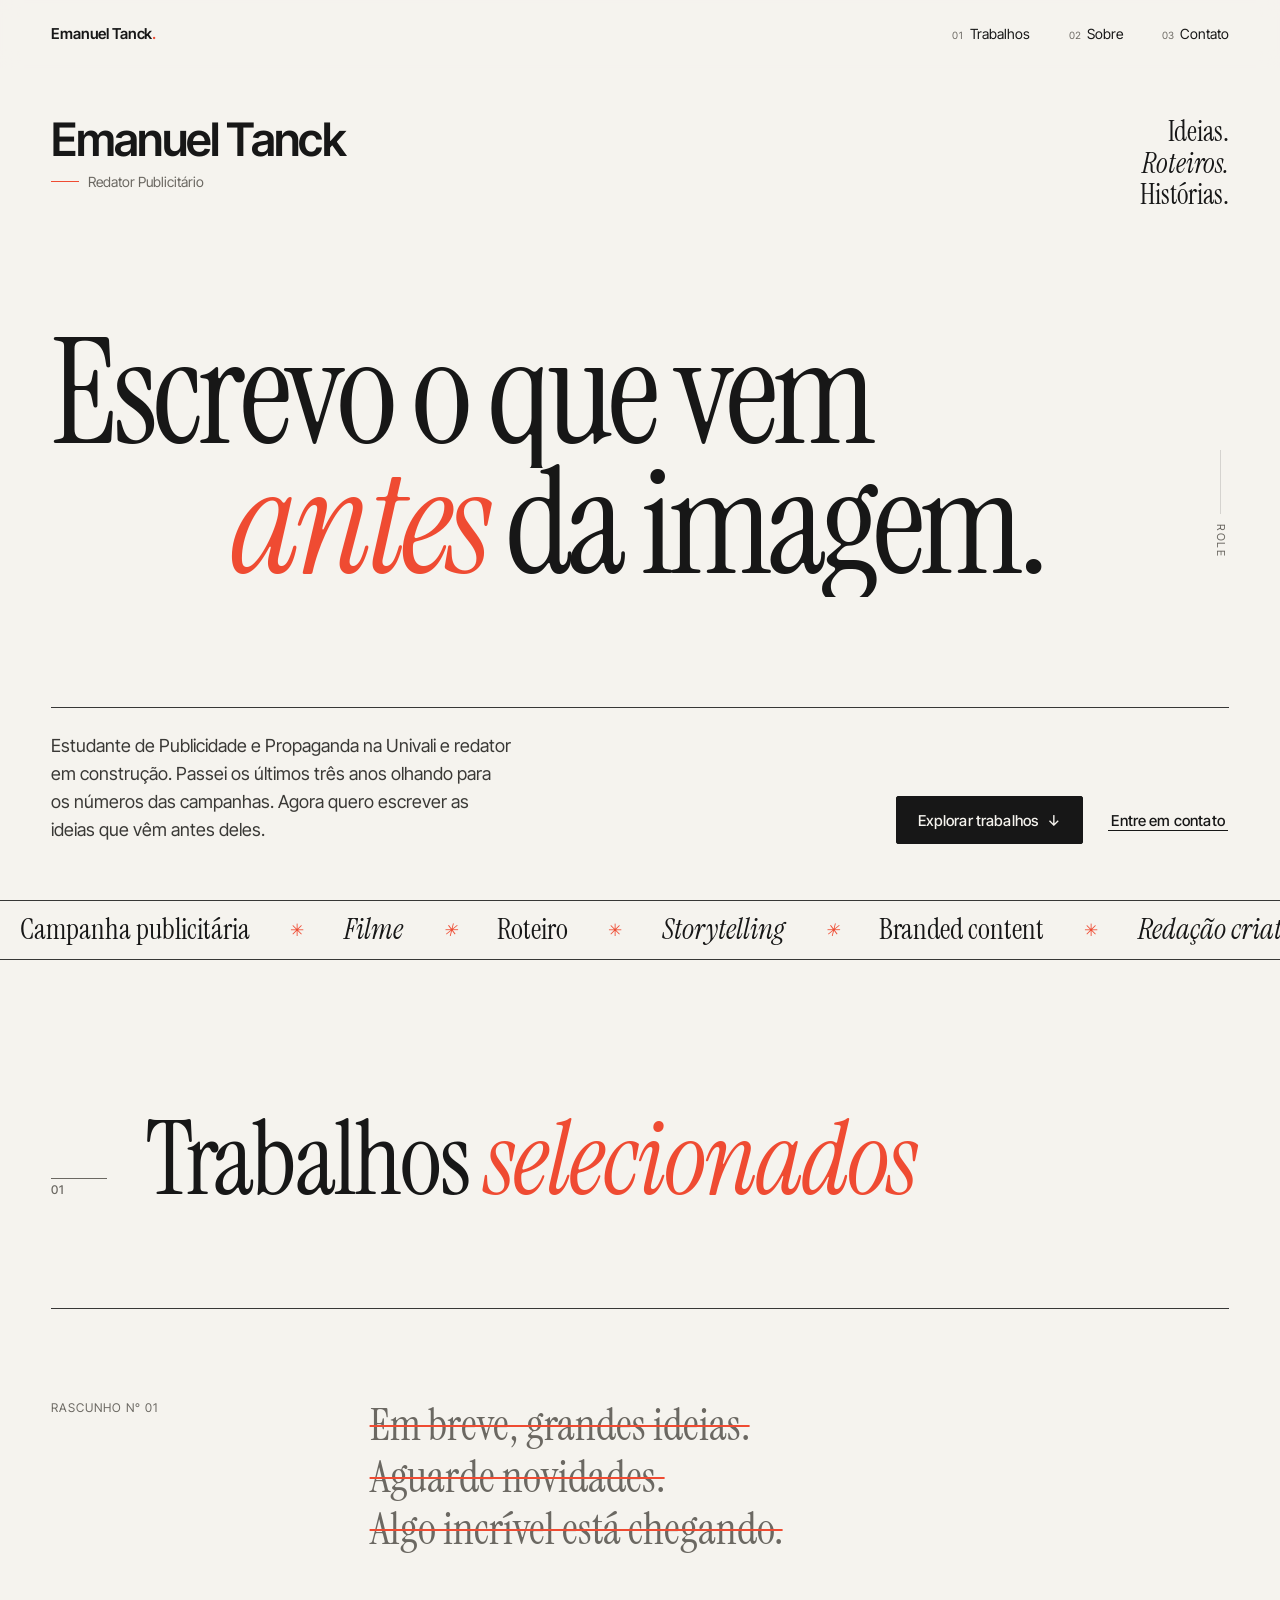
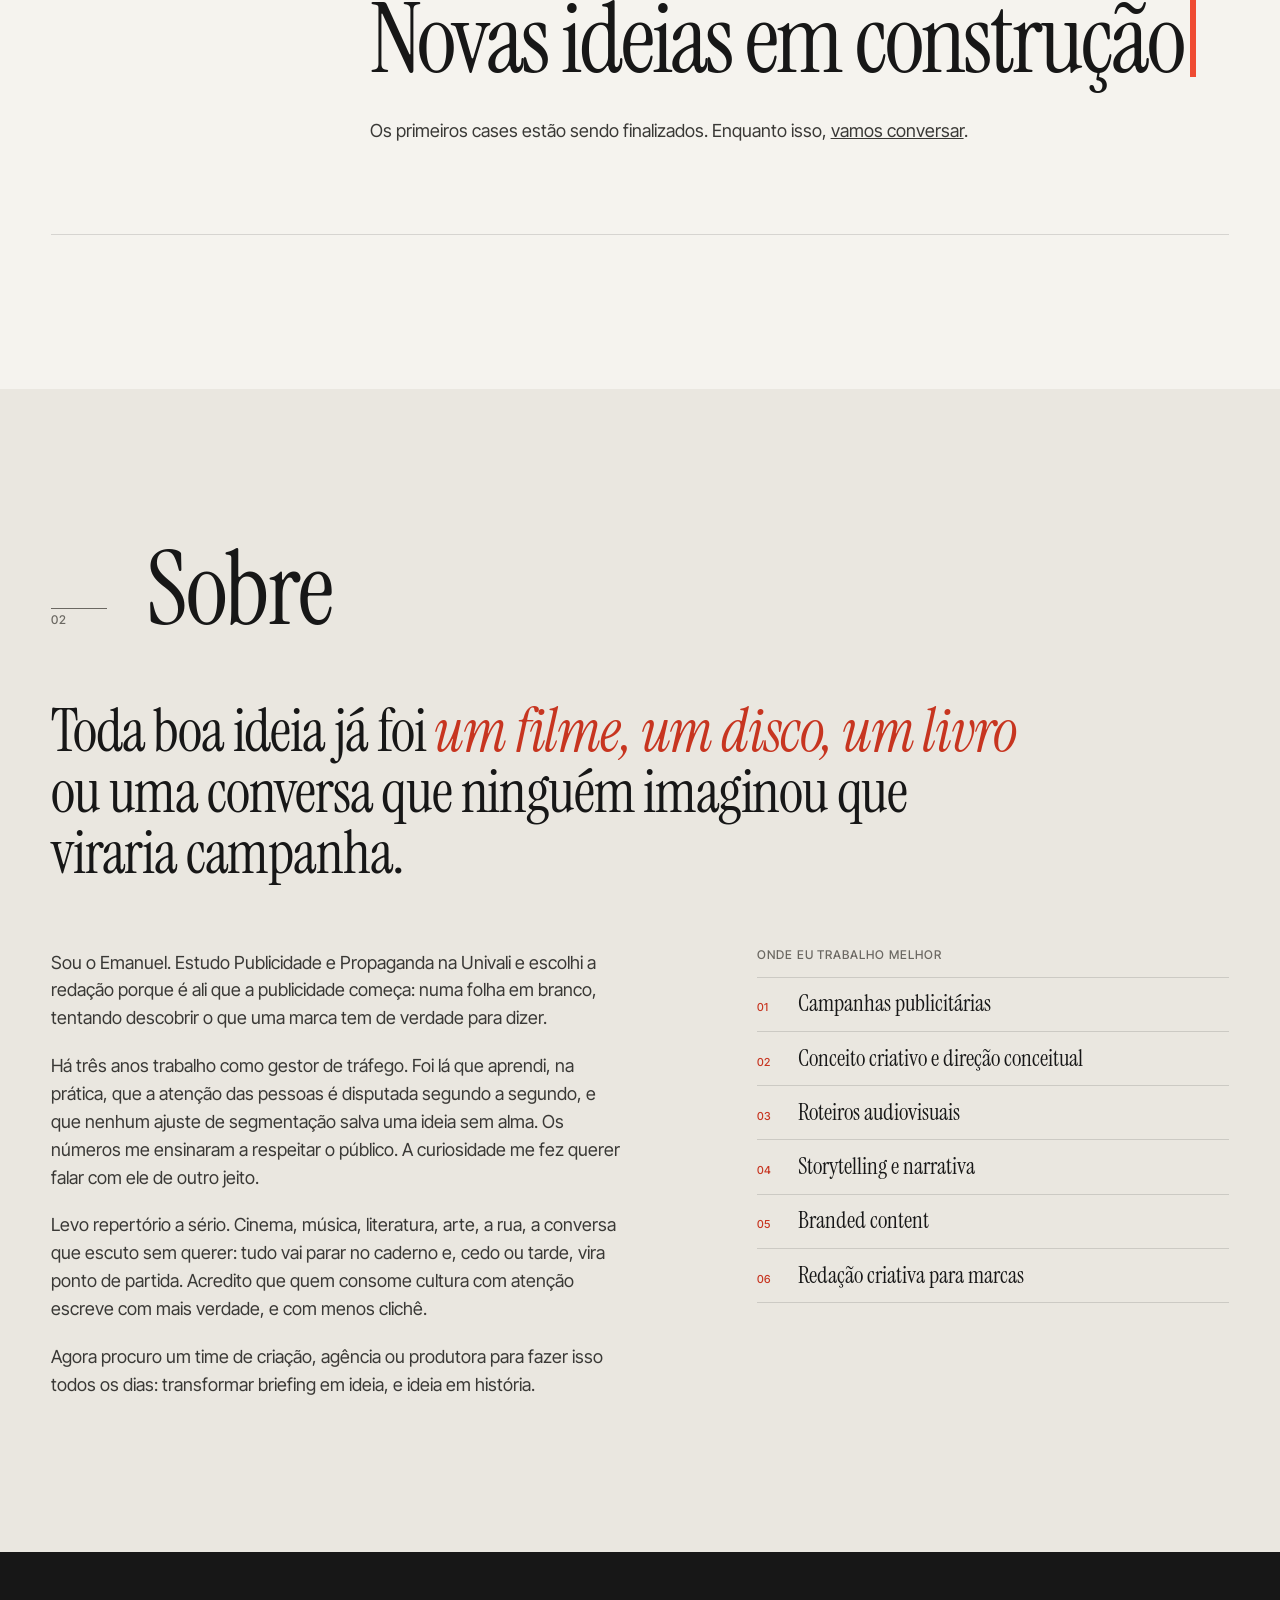
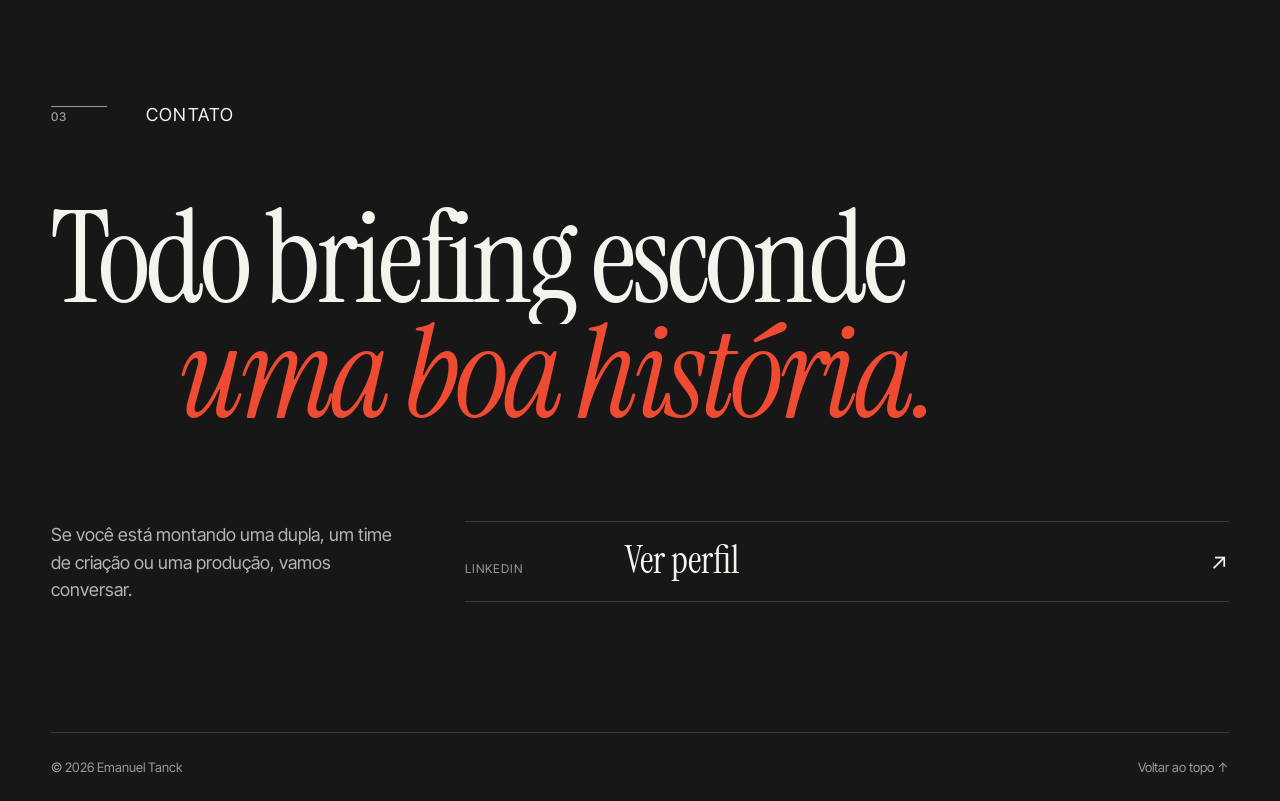
==== index.html @ a3e2275f "Portfólio de redator publicitário: home, cases dinâmicos, cursor, animações e bio Co-Authored-By: Cl" ====
<!doctype html>
<html lang="pt-BR">
<head>
  <meta charset="utf-8">
  <meta name="viewport" content="width=device-width, initial-scale=1">
  <title>Portfólio — Redator Publicitário</title>
  <meta name="description" content="Portfólio de redação publicitária: campanhas, conceitos criativos, roteiros audiovisuais e branded content.">
  <meta property="og:type" content="website">
  <meta property="og:title" content="Portfólio — Redator Publicitário">
  <meta property="og:description" content="Campanhas, conceitos criativos, roteiros audiovisuais e branded content.">
  <meta name="theme-color" content="#F5F3EE">
  <link rel="icon" href="assets/favicon.svg" type="image/svg+xml">
  <link rel="preconnect" href="https://fonts.googleapis.com">
  <link rel="preconnect" href="https://fonts.gstatic.com" crossorigin>
  <link href="https://fonts.googleapis.com/css2?family=Courier+Prime:wght@400;700&family=Instrument+Serif:ital@0;1&family=Inter+Tight:wght@400;500;600&display=swap" rel="stylesheet">
  <link rel="stylesheet" href="css/style.css">
</head>
<body class="page-home">
  <a class="skip-link" href="#conteudo">Pular para o conteúdo</a>

  <header class="site-header">
    <div class="site-header__inner container">
      <a class="brand" href="#topo" data-home-link=""><span data-site="name">Seu Nome</span><span class="brand__dot" aria-hidden="true">.</span></a>
      <button class="nav-toggle" type="button" aria-expanded="false" aria-controls="site-menu">
        <span class="nav-toggle__label">Menu</span><span class="nav-toggle__bars" aria-hidden="true"></span>
      </button>
      <nav id="site-menu" class="site-nav" aria-label="Principal">
        <ul>
          <li><a href="#trabalhos"><span class="site-nav__num">01</span>Trabalhos</a></li>
          <li><a href="#sobre"><span class="site-nav__num">02</span>Sobre</a></li>
          <li><a href="#contato"><span class="site-nav__num">03</span>Contato</a></li>
        </ul>
      </nav>
    </div>
  </header>

  <main id="conteudo">
    <!-- HERO -->
    <section class="hero container" id="topo" aria-labelledby="hero-name">
      <div class="hero__top">
        <div class="hero__id">
          <h1 class="hero__name" id="hero-name" data-site="name">Seu Nome</h1>
          <p class="hero__role" data-site="role">Redator Publicitário</p>
        </div>
        <ul class="hero__specialties" id="hero-specialties">
          <li>Ideias.</li><li>Roteiros.</li><li>Histórias.</li>
        </ul>
      </div>

      <p class="hero__headline" id="hero-headline">
        <span class="line"><span class="line__inner">Escrevo o que vem</span></span>
        <span class="line"><span class="line__inner"><em>antes</em> da imagem.</span></span>
      </p>

      <div class="hero__bottom">
        <p class="hero__intro" id="hero-intro"></p>
        <div class="hero__ctas">
          <a class="btn btn--solid" href="#trabalhos">Explorar trabalhos <span aria-hidden="true">↓</span></a>
          <a class="btn btn--text" href="#contato">Entre em contato</a>
        </div>
      </div>

      <a class="scroll-cue" href="#trabalhos" aria-label="Rolar até os trabalhos">
        <span class="scroll-cue__line" aria-hidden="true"></span><span class="scroll-cue__text">Role</span>
      </a>
    </section>

    <!-- FAIXA -->
    <div class="ticker" aria-hidden="true">
      <div class="ticker__track">
        <span>Campanha publicitária</span><span>Filme</span><span>Roteiro</span><span>Storytelling</span><span>Branded content</span><span>Redação criativa</span>
        <span>Campanha publicitária</span><span>Filme</span><span>Roteiro</span><span>Storytelling</span><span>Branded content</span><span>Redação criativa</span>
      </div>
    </div>

    <!-- TRABALHOS -->
    <section class="works container" id="trabalhos" aria-labelledby="works-title">
      <header class="section-head reveal reveal--left">
        <p class="section-head__num">01</p>
        <h2 class="section-head__title" id="works-title">Trabalhos <em>selecionados</em> <span class="section-head__count" id="work-count"></span></h2>
      </header>
      <div class="work-filters" id="work-filters" role="group" aria-label="Filtrar por categoria" hidden></div>
      <div class="work-grid" id="work-grid" aria-live="polite"></div>
    </section>

    <!-- SOBRE -->
    <section class="about" id="sobre" aria-labelledby="about-title">
      <div class="container about__grid">
        <header class="section-head section-head--side reveal reveal--left">
          <p class="section-head__num">02</p>
          <h2 class="section-head__title" id="about-title">Sobre</h2>
        </header>
        <p class="about__statement reveal" id="about-statement"></p>
        <div class="about__body prose reveal" id="about-body"></div>
        <div class="about__focus reveal reveal--left" id="about-focus"></div>
      </div>
    </section>
  </main>

  <!-- CONTATO -->
  <footer class="contact" id="contato" aria-labelledby="contact-headline">
    <div class="container">
      <header class="section-head section-head--invert reveal reveal--left">
        <p class="section-head__num">03</p>
        <p class="section-head__title">Contato</p>
      </header>
      <h2 class="contact__headline reveal" id="contact-headline"></h2>
      <div class="contact__grid">
        <p class="contact__text reveal" id="contact-text"></p>
        <div class="contact__links reveal reveal--left" id="contact-links"></div>
      </div>
      <div class="site-footer">
        <p>© <span data-site="year"></span> <span data-site="name"></span></p>
        <a href="#topo">Voltar ao topo <span aria-hidden="true">↑</span></a>
      </div>
    </div>
  </footer>

  <noscript><p class="noscript">Ative o JavaScript para ver os trabalhos.</p></noscript>

  <script src="js/config.js"></script>
  <script src="js/projects.js"></script>
  <script src="js/utils.js"></script>
  <script src="js/home.js"></script>
</body>
</html>
---- css/style.css ----
/* ==========================================================================
   PORTFÓLIO — REDATOR PUBLICITÁRIO
   Editorial, tipográfico, sem enfeite.
   ========================================================================== */

:root {
  --bg: #F5F3EE;
  --bg-alt: #EAE7E0;
  --ink: #171717;
  --ink-soft: #3a3936;
  --muted: #6b6862;
  --accent: #EF4B32;
  --accent-ink: #c73520; /* versão mais escura para texto pequeno sobre fundo claro */
  --line: rgba(23, 23, 23, 0.14);
  --line-strong: rgba(23, 23, 23, 0.85);

  --serif: "Instrument Serif", "Times New Roman", serif;
  --sans: "Inter Tight", "Helvetica Neue", Arial, sans-serif;
  --mono: "Courier Prime", "Courier New", monospace;

  --gutter: clamp(16px, 4vw, 56px);
  --max: 1440px;
  --header-h: 68px;
  --ease: cubic-bezier(0.22, 1, 0.36, 1);
  --radius: 2px;
}

/* ---------- Reset ---------- */
*, *::before, *::after { box-sizing: border-box; }
html { -webkit-text-size-adjust: 100%; scroll-behavior: smooth; scroll-padding-top: var(--header-h); }
body {
  margin: 0;
  background: var(--bg);
  color: var(--ink);
  font-family: var(--sans);
  font-size: clamp(16px, 0.35vw + 15px, 18px);
  line-height: 1.55;
  -webkit-font-smoothing: antialiased;
  text-rendering: optimizeLegibility;
  overflow-x: hidden;
}
img, video, iframe { display: block; max-width: 100%; }
img { height: auto; }
a { color: inherit; }
button { font: inherit; color: inherit; cursor: pointer; }
h1, h2, h3, p, ul, ol, dl, dd, figure, blockquote { margin: 0; }
ul, ol { padding: 0; list-style: none; }
em { font-style: italic; }
::selection { background: var(--accent); color: var(--ink); }

:focus-visible { outline: 2px solid var(--accent); outline-offset: 3px; }

.container { width: 100%; max-width: var(--max); margin-inline: auto; padding-inline: var(--gutter); }

.visually-hidden {
  position: absolute !important; width: 1px; height: 1px; overflow: hidden;
  clip: rect(0 0 0 0); clip-path: inset(50%); white-space: nowrap;
}
.skip-link {
  position: absolute; left: 12px; top: -60px; z-index: 200;
  background: var(--ink); color: var(--bg); padding: 10px 14px; text-decoration: none;
}
.skip-link:focus { top: 12px; }
.noscript { padding: 2rem var(--gutter); }

/* ---------- Pré-visualização ---------- */
.preview-bar {
  position: fixed; bottom: 0; left: 0; right: 0; z-index: 150;
  background: var(--ink); color: var(--bg);
  font-size: 13px; padding: 8px var(--gutter); text-align: center;
}
.preview-bar::before { content: "●"; color: var(--accent); margin-right: 8px; }
.draft-badge {
  position: absolute; top: 12px; left: 12px; z-index: 3;
  font: 600 11px/1 var(--sans); letter-spacing: .08em; text-transform: uppercase;
  background: var(--bg); color: var(--ink); padding: 6px 8px; border: 1px solid var(--ink);
}
.placeholder-tag {
  display: inline-block; vertical-align: middle;
  font: 600 10px/1 var(--sans); letter-spacing: .1em; text-transform: uppercase;
  border: 1px dashed currentColor; color: var(--accent-ink); padding: 5px 7px;
}

/* ---------- Botões ---------- */
.btn {
  display: inline-flex; align-items: center; gap: .6em;
  min-height: 48px; padding: 0 1.4em;
  font: 500 15px/1 var(--sans); letter-spacing: .01em;
  text-decoration: none; border: 1px solid var(--ink); border-radius: var(--radius);
  transition: background .3s var(--ease), color .3s var(--ease), border-color .3s var(--ease);
}
.btn--solid { background: var(--ink); color: var(--bg); }
.btn--solid:hover { background: var(--accent); border-color: var(--accent); color: var(--ink); }
.btn--ghost { background: transparent; }
.btn--ghost:hover { background: var(--ink); color: var(--bg); }
.btn--text { border-color: transparent; padding-inline: .2em; background:
  linear-gradient(currentColor, currentColor) 0 calc(100% - 12px) / 100% 1px no-repeat; }
.btn--text:hover { color: var(--accent-ink); background-size: 0 1px; background-position: 100% calc(100% - 12px); transition: background-size .4s var(--ease), color .3s; }

/* ==========================================================================
   HEADER / MENU
   ========================================================================== */
.site-header {
  position: fixed; inset: 0 0 auto 0; z-index: 100; height: var(--header-h);
  background: rgba(245, 243, 238, 0.86);
  backdrop-filter: saturate(140%) blur(10px); -webkit-backdrop-filter: saturate(140%) blur(10px);
  border-bottom: 1px solid transparent;
  transition: border-color .3s;
}
.site-header.is-scrolled { border-bottom-color: var(--line); }
.site-header__inner { height: 100%; display: flex; align-items: center; justify-content: space-between; gap: 1rem; }

.brand { font: 600 15px/1 var(--sans); letter-spacing: -.01em; text-decoration: none; position: relative; z-index: 2; }
.brand__dot { color: var(--accent); }

.site-nav ul { display: flex; gap: clamp(1.25rem, 3vw, 2.75rem); }
.site-nav a {
  font-size: 14px; text-decoration: none; display: inline-flex; align-items: baseline; gap: .45em;
  padding: 6px 0; position: relative;
}
.site-nav a::after {
  content: ""; position: absolute; left: 0; right: 0; bottom: 2px; height: 1px; background: currentColor;
  transform: scaleX(0); transform-origin: right; transition: transform .4s var(--ease);
}
.site-nav a:hover::after, .site-nav a:focus-visible::after { transform: scaleX(1); transform-origin: left; }
.site-nav__num { font-size: 10px; color: var(--muted); font-variant-numeric: tabular-nums; }

.nav-toggle {
  display: none; position: relative; z-index: 2;
  background: none; border: 0; padding: 10px 0; min-height: 44px;
  align-items: center; gap: 10px; font-size: 14px;
}
.nav-toggle__bars { width: 22px; height: 8px; position: relative; }
.nav-toggle__bars::before, .nav-toggle__bars::after {
  content: ""; position: absolute; left: 0; right: 0; height: 1.5px; background: currentColor;
  transition: transform .4s var(--ease), top .4s var(--ease);
}
.nav-toggle__bars::before { top: 0; }
.nav-toggle__bars::after { top: 6.5px; }
.menu-open .nav-toggle__bars::before { top: 3.25px; transform: rotate(45deg); }
.menu-open .nav-toggle__bars::after { top: 3.25px; transform: rotate(-45deg); }

@media (max-width: 860px) {
  .nav-toggle { display: inline-flex; }
  .site-nav {
    position: fixed; inset: 0; background: var(--bg);
    display: flex; align-items: flex-end; padding: var(--header-h) var(--gutter) 3rem;
    opacity: 0; visibility: hidden; transition: opacity .35s var(--ease), visibility .35s;
  }
  .menu-open .site-nav { opacity: 1; visibility: visible; }
  .menu-open { overflow: hidden; }
  .site-nav ul { flex-direction: column; gap: .25rem; width: 100%; }
  .site-nav li { border-top: 1px solid var(--line); }
  .site-nav a { font: 400 clamp(2.75rem, 13vw, 4.5rem)/1.1 var(--serif); padding: .2em 0; width: 100%; }
  .site-nav a::after { display: none; }
  .site-nav__num { font: 500 12px var(--sans); }
  .site-nav li { transform: translateY(20px); opacity: 0; transition: transform .5s var(--ease), opacity .5s; }
  .menu-open .site-nav li { transform: none; opacity: 1; }
  .menu-open .site-nav li:nth-child(2) { transition-delay: .05s; }
  .menu-open .site-nav li:nth-child(3) { transition-delay: .1s; }
}

/* ==========================================================================
   TIPOGRAFIA COMPARTILHADA
   ========================================================================== */
.line { display: block; overflow: hidden; padding-bottom: .06em; margin-bottom: -.06em; }
.line__inner { display: inline-block; }
.line em, .hero__headline em, .section-head__title em, .contact__headline em { color: var(--accent); }

.section-head { display: flex; align-items: baseline; gap: clamp(1rem, 3vw, 2.5rem); margin-bottom: clamp(2.5rem, 6vw, 5rem); }
.section-head__num {
  font: 500 12px/1 var(--sans); letter-spacing: .08em; color: var(--muted);
  padding-top: .4em; border-top: 1px solid currentColor; min-width: 3.5rem;
}
.section-head__title {
  font: 400 clamp(2.75rem, 8vw, 7.5rem)/0.92 var(--serif); letter-spacing: -.02em;
}
.section-head__count { font: 500 .16em/1 var(--sans); letter-spacing: .05em; vertical-align: top; color: var(--muted); }

.prose p + p { margin-top: 1.1em; }
.prose { max-width: 62ch; color: var(--ink-soft); }

/* ==========================================================================
   HOME — HERO
   ========================================================================== */
.hero {
  min-height: 100svh;
  display: grid; grid-template-rows: auto 1fr auto;
  padding-top: calc(var(--header-h) + clamp(1.5rem, 4vw, 3rem));
  padding-bottom: clamp(2rem, 5vw, 3.5rem);
  position: relative;
}
.hero__top { display: flex; justify-content: space-between; align-items: flex-start; gap: 2rem; }
.hero__name {
  font: 600 clamp(1.6rem, 3.6vw, 3rem)/1 var(--sans); letter-spacing: -.035em;
}
.hero__role { margin-top: .55rem; font-size: 14px; color: var(--muted); display: flex; align-items: center; gap: .6em; }
.hero__role::before { content: ""; width: 28px; height: 1px; background: var(--accent); }
.hero__specialties { text-align: right; font: 400 clamp(1.25rem, 2.2vw, 1.9rem)/1.12 var(--serif); }
.hero__specialties li:nth-child(2) { font-style: italic; }

.hero__headline {
  align-self: center;
  font: 400 clamp(2.5rem, 11.5vw, 12rem)/0.88 var(--serif);
  letter-spacing: -.035em;
  margin: clamp(2rem, 6vw, 4rem) 0;
}
.hero__headline .line:nth-child(2) { padding-left: clamp(1.5rem, 14vw, 16rem); }

.hero__bottom {
  display: grid; grid-template-columns: minmax(0, 5fr) minmax(0, 7fr); gap: 2rem; align-items: end;
  padding-top: 1.5rem; border-top: 1px solid var(--line-strong);
}
.hero__intro { max-width: 46ch; color: var(--ink-soft); }
.hero__ctas { display: flex; justify-content: flex-end; flex-wrap: wrap; gap: .75rem 1.5rem; align-items: center; }

.scroll-cue { display: none; }
@media (min-width: 1100px) {
  .scroll-cue {
    display: flex; flex-direction: column; align-items: center; gap: 10px;
    position: absolute; right: var(--gutter); left: auto; top: 50%; bottom: auto;
    text-decoration: none; font-size: 11px; letter-spacing: .14em; text-transform: uppercase; color: var(--muted);
  }
  .scroll-cue__text { writing-mode: vertical-rl; }
  .scroll-cue__line { width: 1px; height: 64px; background: var(--line); position: relative; overflow: hidden; }
  .scroll-cue__line::after {
    content: ""; position: absolute; left: 0; top: -50%; width: 1px; height: 50%; background: var(--accent);
    animation: cue 2.2s var(--ease) infinite;
  }
}
@keyframes cue { to { top: 100%; } }

/* entrada do hero */
.hero .line__inner { transform: translateY(105%); transition: transform 1.1s var(--ease); }
.hero__top, .hero__bottom { opacity: 0; transform: translateY(14px); transition: opacity .9s var(--ease), transform .9s var(--ease); }
.is-loaded .hero .line__inner, .is-loaded .hero__top, .is-loaded .hero__bottom { transform: none; opacity: 1; }
.is-loaded .hero .line:nth-child(2) .line__inner { transition-delay: .12s; }
.is-loaded .hero__bottom { transition-delay: .45s; }

@media (max-width: 720px) {
  .hero__top { flex-direction: column; gap: 1.25rem; }
  .hero__specialties { text-align: left; display: flex; gap: .4em; flex-wrap: wrap; }
  .hero__bottom { grid-template-columns: 1fr; }
  .hero__ctas { justify-content: flex-start; }
  .hero__ctas .btn--solid { width: 100%; justify-content: center; }
}

/* ---------- Faixa ---------- */
.ticker { border-block: 1px solid var(--line-strong); overflow: hidden; background: var(--bg); }
.ticker__track {
  display: flex; width: max-content; animation: ticker 40s linear infinite;
  font: 400 clamp(1.2rem, 2.4vw, 1.8rem)/1 var(--serif); padding: .9rem 0;
}
.ticker__track span { padding-inline: 1.25rem; white-space: nowrap; display: inline-flex; align-items: center; gap: 2.5rem; }
.ticker__track span::after { content: "✳"; font-family: var(--sans); font-size: .6em; color: var(--accent); }
.ticker__track span:nth-child(even) { font-style: italic; }
@keyframes ticker { to { transform: translateX(-50%); } }

/* ==========================================================================
   HOME — TRABALHOS
   ========================================================================== */
.works { padding-block: clamp(5rem, 12vw, 10rem); }
.work-filters { display: flex; flex-wrap: wrap; gap: .5rem; margin: -2rem 0 3.5rem; }
.chip {
  min-height: 38px; padding: 0 1rem; font-size: 13px;
  background: transparent; border: 1px solid var(--line); border-radius: 999px;
  transition: border-color .25s, background .25s, color .25s;
}
.chip:hover { border-color: var(--ink); }
.chip.is-active { background: var(--ink); color: var(--bg); border-color: var(--ink); }

.work-grid {
  display: grid; grid-template-columns: repeat(12, minmax(0, 1fr));
  column-gap: clamp(1rem, 2.5vw, 2.5rem); row-gap: clamp(3.5rem, 7vw, 7rem);
}
.work-card { grid-column: span 12; }
.work-card[hidden] { display: none; }

@media (min-width: 861px) {
  .work-grid:not(.is-filtered) .work-card:nth-child(4n+1) { grid-column: 1 / span 7; }
  .work-grid:not(.is-filtered) .work-card:nth-child(4n+2) { grid-column: 9 / span 4; margin-top: clamp(6rem, 14vw, 14rem); }
  .work-grid:not(.is-filtered) .work-card:nth-child(4n+3) { grid-column: 2 / span 5; }
  .work-grid:not(.is-filtered) .work-card:nth-child(4n+4) { grid-column: 7 / span 6; margin-top: clamp(4rem, 9vw, 9rem); }
  .work-grid:not(.is-filtered) .work-card:nth-child(4n+1) .work-card__media { aspect-ratio: 4 / 3; }
  .work-grid:not(.is-filtered) .work-card:nth-child(4n+2) .work-card__media { aspect-ratio: 3 / 4; }
  .work-grid:not(.is-filtered) .work-card:nth-child(4n+3) .work-card__media { aspect-ratio: 4 / 5; }
  .work-grid:not(.is-filtered) .work-card:nth-child(4n+4) .work-card__media { aspect-ratio: 16 / 11; }
  .work-grid.is-filtered .work-card { grid-column: span 6; }
}

.work-card__link { display: block; text-decoration: none; }
.work-card__media {
  position: relative; overflow: hidden; aspect-ratio: 4 / 3; background: var(--bg-alt);
  container-type: inline-size;
}
.parallax-layer { position: absolute; inset: -9% 0; will-change: transform; }
.parallax-layer > img { width: 100%; height: 100%; object-fit: cover; }
.work-card__media .parallax-layer > img { transition: transform 1.2s var(--ease); }

.work-card__cue {
  position: absolute; right: 16px; bottom: 16px; z-index: 2;
  width: 92px; height: 92px; border-radius: 50%;
  display: grid; place-items: center; text-align: center;
  background: var(--accent); color: var(--ink); font: 600 12px/1 var(--sans); letter-spacing: .04em;
  transform: scale(0); transition: transform .5s var(--ease);
}

.work-card__body { padding-top: 1.1rem; }
.work-card__meta {
  display: flex; flex-wrap: wrap; gap: .4rem 1.1rem;
  font-size: 12px; letter-spacing: .06em; text-transform: uppercase; color: var(--muted);
}
.work-card__index { color: var(--accent-ink); font-variant-numeric: tabular-nums; }
.work-card__title { margin-top: .6rem; font: 400 clamp(2rem, 3.6vw, 3.4rem)/1 var(--serif); letter-spacing: -.02em; }
.work-card__title span {
  background: linear-gradient(var(--ink), var(--ink)) 0 100% / 0 1px no-repeat;
  transition: background-size .6s var(--ease);
}
.work-card__brand { margin-top: .45rem; font-size: 14px; font-weight: 500; }
.work-card__desc { margin-top: .6rem; max-width: 48ch; color: var(--ink-soft); font-size: .95em; }

@media (hover: hover) and (pointer: fine) {
  .work-card__link:hover .work-card__media .parallax-layer > img { transform: scale(1.045); }
  .work-card__link:hover .work-card__cue { transform: scale(1); }
  .work-card__link:hover .work-card__title span { background-size: 100% 1px; }
}
.work-card__link:focus-visible { outline-offset: 6px; }
.work-card__link:focus-visible .work-card__cue { transform: scale(1); }

/* ---------- Capa tipográfica ---------- */
.type-cover {
  position: absolute; inset: 0; display: flex; flex-direction: column; justify-content: space-between;
  padding: clamp(14px, 5cqi, 32px);
}
.type-cover--accent { background: var(--accent); color: var(--ink); }
.type-cover--dark { background: var(--ink); color: var(--bg); }
.type-cover--dark .type-cover__title em { color: var(--accent); }
.type-cover--paper { background: var(--bg-alt); color: var(--ink); }
.type-cover--paper .type-cover__title em { color: var(--accent-ink); }
.type-cover__top, .type-cover__foot {
  display: flex; justify-content: space-between; gap: 1rem;
  font: 500 clamp(10px, 2.4cqi, 13px)/1.2 var(--sans); letter-spacing: .08em; text-transform: uppercase;
}
.type-cover__title {
  font: 400 clamp(1.8rem, 11cqi, 7rem)/0.92 var(--serif); letter-spacing: -.03em;
  max-width: 14ch; will-change: transform;
}
.type-cover--accent .type-cover__title em { color: var(--bg); }
.type-cover__mark { font-variant-numeric: tabular-nums; }

/* ---------- Estado vazio ---------- */
.work-grid.is-empty { display: block; }
.empty-state {
  border-top: 1px solid var(--line-strong); border-bottom: 1px solid var(--line);
  padding: clamp(2.5rem, 7vw, 6rem) 0;
  display: grid; grid-template-columns: minmax(0, 3fr) minmax(0, 9fr); column-gap: 2rem;
}
.empty-state__label { font-size: 12px; letter-spacing: .08em; text-transform: uppercase; color: var(--muted); grid-row: span 3; }
.empty-state__drafts { font: 400 clamp(1.5rem, 3.4vw, 2.8rem)/1.2 var(--serif); color: var(--muted); }
.empty-state__drafts s { text-decoration-color: var(--accent); text-decoration-thickness: 2px; }
.empty-state__final { margin-top: .4em; font: 400 clamp(2.6rem, 7.5vw, 7rem)/0.95 var(--serif); letter-spacing: -.03em; }
.caret {
  display: inline-block; width: .06em; height: .8em; margin-left: .08em; vertical-align: -.05em;
  background: var(--accent); animation: blink 1.1s steps(1) infinite;
}
@keyframes blink { 50% { opacity: 0; } }
.empty-state__note { margin-top: 2rem; color: var(--ink-soft); }
@media (max-width: 720px) {
  .empty-state { grid-template-columns: 1fr; }
  .empty-state__label { grid-row: auto; margin-bottom: 1.5rem; }
}

/* ==========================================================================
   HOME — SOBRE
   ========================================================================== */
.about { background: var(--bg-alt); padding-block: clamp(5rem, 12vw, 10rem); }
.about__grid {
  display: grid; grid-template-columns: repeat(12, minmax(0, 1fr));
  column-gap: clamp(1rem, 2.5vw, 2.5rem); row-gap: clamp(2.5rem, 5vw, 4rem);
}
.about .section-head { grid-column: 1 / -1; margin-bottom: 0; }
.about__statement {
  grid-column: 1 / span 10;
  font: 400 clamp(2rem, 4.6vw, 4.4rem)/1.04 var(--serif); letter-spacing: -.02em;
}
.about__statement em { color: var(--accent-ink); }
.about__body { grid-column: 1 / span 6; }
.about__body .placeholder-tag { margin-bottom: .4rem; }
.about__focus { grid-column: 8 / span 5; }
.about__focus-title { font: 500 12px/1 var(--sans); letter-spacing: .08em; text-transform: uppercase; color: var(--muted); margin-bottom: 1rem; }
.about__focus-list li {
  display: flex; gap: 1rem; align-items: baseline; padding: .8rem 0; border-top: 1px solid var(--line);
  font: 400 clamp(1.25rem, 1.8vw, 1.6rem)/1.2 var(--serif);
}
.about__focus-list li:last-child { border-bottom: 1px solid var(--line); }
.about__focus-list span { font: 500 11px var(--sans); color: var(--accent-ink); min-width: 1.6rem; }
@media (max-width: 860px) {
  .about__statement, .about__body, .about__focus { grid-column: 1 / -1; }
}

/* ==========================================================================
   CONTATO (rodapé escuro)
   ========================================================================== */
.contact {
  background: var(--ink); color: var(--bg);
  padding-top: clamp(5rem, 12vw, 10rem);
  --line: rgba(245, 243, 238, 0.16);
}
.section-head--invert .section-head__num { color: rgba(245, 243, 238, .6); }
.section-head--invert .section-head__title { font-size: clamp(1rem, 1.4vw, 1.2rem); font-family: var(--sans); letter-spacing: .08em; text-transform: uppercase; }
.contact__headline { font: 400 clamp(2.4rem, 10vw, 10.5rem)/0.9 var(--serif); letter-spacing: -.035em; }
.contact__headline .line:nth-child(2) { padding-left: clamp(0rem, 10vw, 12rem); }
.contact__grid {
  display: grid; grid-template-columns: minmax(0, 4fr) minmax(0, 8fr); gap: 2rem;
  margin-top: clamp(3rem, 7vw, 6rem);
}
.contact__text { color: rgba(245, 243, 238, .72); max-width: 36ch; }
.contact__list { border-top: 1px solid var(--line); }
.contact__list li { border-bottom: 1px solid var(--line); }
.contact__link {
  display: grid; grid-template-columns: 9rem 1fr auto; align-items: baseline; gap: 1rem;
  padding: 1.1rem 0; text-decoration: none; transition: color .3s, padding .5s var(--ease);
}
.contact__label { font-size: 12px; letter-spacing: .08em; text-transform: uppercase; color: rgba(245, 243, 238, .6); }
.contact__value { font: 400 clamp(1.5rem, 3vw, 2.6rem)/1.1 var(--serif); overflow-wrap: anywhere; }
.contact__arrow { font-size: 1.4rem; transition: transform .4s var(--ease); }
.contact__link:hover, .contact__link:focus-visible { color: var(--accent); padding-left: .75rem; }
.contact__link:hover .contact__arrow { transform: translate(4px, -4px); }
.contact__empty {
  font: 400 clamp(1.4rem, 2.6vw, 2.1rem)/1.2 var(--serif); font-style: italic;
  color: rgba(245, 243, 238, .72); border-top: 1px solid var(--line); padding-top: 1.25rem;
}
.site-footer {
  display: flex; justify-content: space-between; gap: 1rem; flex-wrap: wrap;
  margin-top: clamp(4rem, 10vw, 8rem); padding-block: 1.5rem; border-top: 1px solid var(--line);
  font-size: 13px; color: rgba(245, 243, 238, .6);
}
.site-footer a { text-decoration: none; }
.site-footer a:hover { color: var(--bg); }
@media (max-width: 720px) {
  .contact__grid { grid-template-columns: 1fr; }
  .contact__link { grid-template-columns: 1fr auto; }
  .contact__label { grid-column: 1 / -1; }
}

/* ==========================================================================
   CASE
   ========================================================================== */
.case { padding-top: var(--header-h); outline: none; }

.case-label {
  display: flex; align-items: baseline; gap: .9rem;
  font: 500 12px/1.2 var(--sans); letter-spacing: .08em; text-transform: uppercase;
}
.case-label__num { color: var(--accent-ink); padding-top: .4em; border-top: 1px solid currentColor; min-width: 2.25rem; font-variant-numeric: tabular-nums; }

/* 01 hero */
.case-hero { padding-top: clamp(2.5rem, 7vw, 5.5rem); }
.case-hero__title {
  margin-top: clamp(1.5rem, 4vw, 3rem);
  font: 400 clamp(2.6rem, 12vw, 12.5rem)/0.88 var(--serif); letter-spacing: -.04em; overflow-wrap: break-word;
}
.case-hero__title .line__inner { transform: translateY(105%); transition: transform 1.1s var(--ease); }
.is-loaded .case-hero__title .line__inner { transform: none; }
.case-hero__tagline {
  margin-top: clamp(1.25rem, 3vw, 2rem); margin-left: auto; max-width: 22ch; text-align: right;
  font: 400 clamp(1.5rem, 3.2vw, 2.8rem)/1.1 var(--serif); font-style: italic; color: var(--accent-ink);
}
.case-hero__meta {
  display: grid; grid-template-columns: repeat(4, minmax(0, 1fr)); gap: 1rem;
  margin-top: clamp(2.5rem, 6vw, 4.5rem); border-top: 1px solid var(--line-strong); padding-top: 1rem;
}
.case-hero__meta dt, .credits dt, .script__meta dt {
  font-size: 11px; letter-spacing: .1em; text-transform: uppercase; color: var(--muted); margin-bottom: .3rem;
}
.case-hero__meta dd { font-weight: 500; }
.case-hero__media {
  position: relative; margin-top: clamp(2rem, 5vw, 4rem);
  aspect-ratio: 16 / 8; background: var(--bg-alt); overflow: hidden; container-type: inline-size;
}
.case-hero__media .type-cover__title { font-size: clamp(2.4rem, 9cqi, 10rem); max-width: 16ch; }
@media (max-width: 720px) {
  .case-hero__meta { grid-template-columns: repeat(2, minmax(0, 1fr)); row-gap: 1.25rem; }
  .case-hero__media { aspect-ratio: 4 / 5; }
  .case-hero__tagline { text-align: left; margin-left: 0; }
}

/* seções padrão */
.case-sec {
  display: grid; grid-template-columns: minmax(0, 4fr) minmax(0, 8fr); gap: 2rem;
  padding-block: clamp(4rem, 10vw, 8rem);
}
.case-sec + .case-sec { border-top: 1px solid var(--line); }
.case-sec__aside { position: relative; }
.case-sec__body { font-size: clamp(1.05rem, 1.3vw, 1.3rem); }
.case-sec__body p:first-child { font: 400 clamp(1.6rem, 2.6vw, 2.4rem)/1.18 var(--serif); color: var(--ink); }
@media (min-width: 861px) {
  .case-sec--stack .case-sec__aside > .case-label { position: sticky; top: calc(var(--header-h) + 1.5rem); }
}
@media (max-width: 860px) { .case-sec { grid-template-columns: 1fr; } }

/* 03 insight */
.case-insight { background: var(--bg-alt); padding-block: clamp(5rem, 12vw, 10rem); }
.case-insight__quote {
  position: relative; margin-top: clamp(2rem, 5vw, 4rem);
  font: 400 clamp(2.3rem, 6.2vw, 6.4rem)/1 var(--serif); letter-spacing: -.025em; max-width: 18ch;
}
.case-insight__quote em { color: var(--accent-ink); }
.case-insight__mark {
  position: absolute; left: -.05em; top: -.5em; font-size: 2.6em; line-height: 1; color: var(--accent);
  pointer-events: none;
}
.case-insight__quote p { position: relative; text-indent: .45em; }
.case-insight__quote p + p { margin-top: .4em; }

/* 04 conceito — peça */
.case-concept { background: var(--accent); color: var(--ink); }
.case-concept__poster {
  min-height: min(92svh, 900px); display: grid; grid-template-rows: auto 1fr auto; gap: 2rem;
  padding-block: clamp(2rem, 5vw, 3.5rem);
}
.case-concept .case-label__num { color: var(--ink); }
.case-concept__top { display: flex; justify-content: space-between; gap: 1rem; align-items: baseline; }
.case-concept__brand { font-size: 12px; letter-spacing: .08em; text-transform: uppercase; }
.case-concept__title {
  align-self: center;
  font: 400 clamp(3.2rem, 11vw, 11.5rem)/0.88 var(--serif); letter-spacing: -.04em;
}
.case-concept__title em { color: var(--bg); }
.case-concept__text {
  justify-self: end; max-width: 46ch; border-top: 1.5px solid var(--ink); padding-top: 1rem;
  font-size: clamp(1rem, 1.25vw, 1.15rem);
}
.case-concept__text p + p { margin-top: 1em; }
@media (max-width: 720px) { .case-concept__poster { min-height: 80svh; } .case-concept__text { justify-self: start; } }

/* 05 execução */
.exec-list { display: grid; gap: clamp(3rem, 6vw, 5rem); }
.exec__label { font-size: 11px; letter-spacing: .1em; text-transform: uppercase; color: var(--muted); margin-bottom: 1rem; }
.exec__headline { font: 400 clamp(2.2rem, 5vw, 4.8rem)/0.98 var(--serif); letter-spacing: -.025em; }
.exec__headline em { color: var(--accent-ink); }
.exec--slogan { border-block: 1px solid var(--line-strong); padding-block: 1.5rem 2rem; text-align: center; }
.exec__slogan { font: 600 clamp(1.4rem, 3vw, 2.4rem)/1.1 var(--sans); letter-spacing: -.03em; }
.exec__slogan em { font-family: var(--serif); font-weight: 400; color: var(--accent-ink); }
.exec--copy { background: var(--bg-alt); padding: clamp(1.5rem, 4vw, 3rem); }
.exec__title { font: 400 clamp(1.8rem, 3.4vw, 3rem)/1 var(--serif); margin-bottom: 1rem; }
.exec__copy { columns: 2 22ch; column-gap: 2rem; max-width: none; }
.exec figcaption, .gallery figcaption { margin-top: .7rem; font-size: 13px; color: var(--muted); }
.exec--image img { width: 100%; }
.exec--link .file-link {
  display: grid; grid-template-columns: 1fr auto; gap: .2rem 1rem; padding: 1.25rem 0;
  border-block: 1px solid var(--line-strong); text-decoration: none; font-weight: 500;
}
.file-link small { grid-column: 1; color: var(--muted); font-weight: 400; }
.file-link__arrow { grid-row: 1 / span 2; grid-column: 2; align-self: center; font-size: 1.4rem; transition: transform .4s var(--ease); }
.file-link:hover { color: var(--accent-ink); }
.file-link:hover .file-link__arrow { transform: translate(4px, -4px); }

.zoomable { display: block; width: 100%; padding: 0; border: 0; background: none; cursor: zoom-in; overflow: hidden; }
.zoomable img { transition: transform 1s var(--ease); }
@media (hover: hover) { .zoomable:hover img { transform: scale(1.025); } }

.video-frame { position: relative; aspect-ratio: 16 / 9; background: var(--ink); }
.video-frame iframe, .video-frame video { position: absolute; inset: 0; width: 100%; height: 100%; border: 0; }

/* manifesto */
.manifesto { background: var(--ink); color: var(--bg); padding: clamp(2rem, 6vw, 4.5rem); }
.manifesto .exec__label { color: rgba(245, 243, 238, .6); }
.manifesto__text { font: 400 clamp(1.7rem, 3.4vw, 3.1rem)/1.12 var(--serif); letter-spacing: -.015em; }
.manifesto__text p + p { margin-top: .35em; }
.manifesto__text em { color: var(--accent); }
.manifesto__sign { margin-top: 2rem; font-weight: 600; }

/* 06 roteiros */
.script-list { display: grid; gap: clamp(2.5rem, 5vw, 4rem); }
.script { border: 1px solid var(--line-strong); background: #fbfaf7; scroll-margin-top: calc(var(--header-h) + 1rem); }
.script__head { padding: clamp(1.25rem, 3vw, 2rem); border-bottom: 1px solid var(--line); }
.script__kicker { font-size: 11px; letter-spacing: .1em; text-transform: uppercase; color: var(--accent-ink); }
.script__title { margin-top: .5rem; font: 400 clamp(1.8rem, 3.4vw, 3rem)/1 var(--serif); letter-spacing: -.02em; }
.script__meta { display: flex; flex-wrap: wrap; gap: 1rem 2.5rem; margin-top: 1.25rem; }
.script__meta dd { font: 700 15px var(--mono); }
.script__synopsis { padding: clamp(1.25rem, 3vw, 2rem); border-bottom: 1px solid var(--line); color: var(--ink-soft); }
.script__synopsis p { max-width: 70ch; }
.script__synopsis .exec__label { margin-bottom: .5rem; }

.script__body { position: relative; overflow: hidden; }
.script__body.is-collapsed { max-height: 440px; }
.script__body.is-collapsed::after {
  content: ""; position: absolute; inset: auto 0 0 0; height: 160px; pointer-events: none;
  background: linear-gradient(rgba(251, 250, 247, 0), #fbfaf7 85%);
}

.scene-list { counter-reset: scene; }
.scene { display: grid; grid-template-columns: 11rem minmax(0, 1fr); border-bottom: 1px solid var(--line); }
.scene__time {
  padding: 1.25rem clamp(1rem, 2vw, 1.5rem); border-right: 1px solid var(--line);
  display: flex; flex-direction: column; gap: .35rem; font-family: var(--mono);
}
.scene__num { font: 700 12px var(--mono); letter-spacing: .06em; text-transform: uppercase; }
.scene__clock { font-size: 13px; color: var(--muted); }
.scene__content { padding: 1.25rem clamp(1rem, 3vw, 2rem); font-family: var(--mono); font-size: 15px; line-height: 1.55; display: grid; gap: .9rem; }
.sc-heading { font-weight: 700; text-transform: uppercase; letter-spacing: .02em; }
.sc-action { color: var(--ink-soft); max-width: 62ch; }
.sc-dialogue { padding-inline: clamp(1rem, 12%, 9rem); max-width: 48rem; }
.sc-dialogue__char { font-weight: 700; text-transform: uppercase; padding-left: 30%; }
.sc-dialogue__dir { color: var(--muted); padding-left: 20%; }
.sc-dialogue__line { margin-top: .15rem; }
.sc-tag { display: grid; grid-template-columns: 8.5rem 1fr; gap: 1rem; align-items: baseline; }
.sc-tag > span:first-child {
  font: 600 10px/1.6 var(--sans); letter-spacing: .1em; text-transform: uppercase; color: var(--muted);
}
.sc-tag--vo > span:first-child { color: var(--accent-ink); }
.sc-tag--super strong {
  font: 600 14px/1.4 var(--sans); background: var(--ink); color: var(--bg); padding: .35em .6em; justify-self: start;
}
.sc-tag--sound { color: var(--muted); font-style: italic; }

.script__sign {
  display: flex; gap: 1rem; align-items: baseline; padding: 1.25rem clamp(1rem, 3vw, 2rem);
  font: 600 clamp(1.1rem, 1.8vw, 1.4rem) var(--sans); letter-spacing: -.01em;
}
.script__sign span { font-size: 10px; letter-spacing: .1em; text-transform: uppercase; color: var(--muted); }

.script__toggle {
  width: 100%; min-height: 56px; display: flex; justify-content: space-between; align-items: center;
  padding: 0 clamp(1.25rem, 3vw, 2rem); border: 0; border-top: 1px solid var(--line-strong);
  background: var(--bg); font-weight: 500; font-size: 14px; transition: background .3s, color .3s;
}
.script__toggle:hover { background: var(--ink); color: var(--bg); }
.script__toggle-icon { font-size: 1.4rem; line-height: 1; transition: transform .4s var(--ease); }
.script__toggle[aria-expanded="true"] .script__toggle-icon { transform: rotate(45deg); }

@media (max-width: 720px) {
  .scene { grid-template-columns: 1fr; }
  .scene__time { flex-direction: row; justify-content: space-between; border-right: 0; border-bottom: 1px dashed var(--line); padding-block: .8rem; }
  .scene__content { font-size: 14px; }
  .sc-dialogue { padding-inline: 1rem 0; }
  .sc-dialogue__char { padding-left: 0; }
  .sc-dialogue__dir { padding-left: 0; }
  .sc-tag { grid-template-columns: 1fr; gap: .2rem; }
}

/* 07 desdobramentos */
.gallery { display: grid; grid-template-columns: repeat(2, minmax(0, 1fr)); gap: clamp(1rem, 2.5vw, 2rem); }
.gallery__item.is-wide { grid-column: 1 / -1; }
.gallery__item img { width: 100%; }
.gallery figcaption span {
  font: 600 10px var(--sans); letter-spacing: .1em; text-transform: uppercase; color: var(--ink);
  border: 1px solid var(--ink); padding: 3px 6px; margin-right: .6rem;
}
@media (max-width: 600px) { .gallery { grid-template-columns: 1fr; } }

/* 08 ficha técnica */
.credits { display: grid; grid-template-columns: repeat(2, minmax(0, 1fr)); column-gap: 2rem; border-top: 1px solid var(--line-strong); }
.credits > div { padding: 1rem 0; border-bottom: 1px solid var(--line); }
.credits dd { font: 400 clamp(1.25rem, 1.8vw, 1.6rem)/1.25 var(--serif); }
@media (max-width: 600px) { .credits { grid-template-columns: 1fr; } }

/* 09 navegação */
.case-nav { border-top: 1px solid var(--line-strong); padding-block: clamp(3rem, 8vw, 6rem); }
.case-nav__next {
  display: grid; grid-template-columns: minmax(0, 7fr) minmax(0, 5fr); grid-template-rows: auto auto 1fr;
  column-gap: 2rem; text-decoration: none;
}
.case-nav__kicker { font-size: 12px; letter-spacing: .08em; text-transform: uppercase; color: var(--accent-ink); }
.case-nav__title { margin-top: 1rem; font: 400 clamp(2.8rem, 8vw, 8rem)/0.9 var(--serif); letter-spacing: -.035em; }
.case-nav__meta { margin-top: 1rem; color: var(--muted); font-size: 14px; }
.case-nav__media {
  grid-column: 2; grid-row: 1 / span 3; position: relative; aspect-ratio: 4 / 3; overflow: hidden;
  background: var(--bg-alt); container-type: inline-size;
}
.case-nav__media .parallax-layer > img { transition: transform 1.2s var(--ease); }
@media (hover: hover) {
  .case-nav__next:hover .case-nav__title { color: var(--accent-ink); }
  .case-nav__next:hover .case-nav__media .parallax-layer > img { transform: scale(1.04); }
}
.case-nav__back { display: flex; flex-wrap: wrap; gap: 1rem 1.5rem; align-items: center; margin-top: clamp(3rem, 6vw, 5rem); }
@media (max-width: 720px) {
  .case-nav__next { grid-template-columns: 1fr; }
  .case-nav__media { grid-column: 1; grid-row: auto; order: -1; margin-bottom: 1.5rem; }
}

/* 404 */
.case-missing { min-height: 80svh; display: flex; flex-direction: column; justify-content: center; gap: 1.5rem; padding-block: 4rem; }
.case-missing__title { font: 400 clamp(3rem, 9vw, 8rem)/0.92 var(--serif); letter-spacing: -.035em; max-width: 14ch; }
.case-missing__title em { color: var(--accent-ink); }
.case-missing .btn { align-self: flex-start; }

.mini-footer { border-top: 1px solid var(--line); }
.mini-footer .container { display: flex; justify-content: space-between; gap: 1rem; padding-block: 1.5rem; font-size: 13px; color: var(--muted); }
.mini-footer a { text-decoration: none; }
.is-preview .mini-footer, .is-preview .site-footer { padding-bottom: 3rem; }

/* lightbox */
.lightbox {
  border: 0; padding: 0; max-width: 100vw; max-height: 100vh; width: 100vw; height: 100vh;
  background: rgba(23, 23, 23, .94); color: var(--bg);
}
.lightbox::backdrop { background: rgba(23, 23, 23, .6); }
.lightbox[open] { display: grid; place-items: center; }
.lightbox figure { max-width: min(92vw, 1400px); max-height: 86vh; display: grid; gap: .75rem; }
.lightbox img { max-height: 80vh; width: auto; margin: auto; object-fit: contain; }
.lightbox figcaption { font-size: 13px; text-align: center; color: rgba(245, 243, 238, .7); }
.lightbox__close {
  position: fixed; top: 16px; right: 16px; min-height: 44px; padding: 0 1rem;
  background: none; border: 1px solid rgba(245, 243, 238, .4); color: var(--bg);
}
.lightbox__close:hover { background: var(--bg); color: var(--ink); }

/* ==========================================================================
   ANIMAÇÃO DE ENTRADA
   ========================================================================== */
.reveal {
  opacity: 0; transform: translate3d(0, 48px, 0);
  transition: opacity .9s var(--ease) .15s, transform .9s var(--ease) .15s;
}
.reveal--left { transform: translate3d(-48px, 0, 0); }
.reveal.is-visible { opacity: 1; transform: none; }
.work-grid .work-card:nth-child(even).reveal { transition-delay: .08s; }

@media (prefers-reduced-motion: reduce) {
  html { scroll-behavior: auto; }
  *, *::before, *::after { animation: none !important; transition-duration: .01ms !important; transition-delay: 0s !important; }
  .reveal, .hero__top, .hero__bottom { opacity: 1; transform: none; }
  .hero .line__inner, .case-hero__title .line__inner { transform: none; }
}

/* ==========================================================================
   CURSOR — anel + ponto com atraso (só desktop com mouse)
   ========================================================================== */
.cursor-ring, .cursor-dot {
  position: fixed; left: 0; top: 0; z-index: 9999; pointer-events: none;
  border-radius: 50%; opacity: 0; transition: opacity .3s;
}
.cursor-ring {
  width: 40px; height: 40px; margin: -20px 0 0 -20px;
  border: 1px solid #fff; mix-blend-mode: difference;
}
.cursor-ring::after {
  content: "Ver"; position: absolute; inset: 0; display: grid; place-items: center;
  font: 600 13px/1 var(--sans); letter-spacing: .04em; color: var(--ink);
  opacity: 0; transition: opacity .25s;
}
.cursor-dot {
  width: 8px; height: 8px; margin: -4px 0 0 -4px;
  background: var(--accent);
}
.cursor-visible .cursor-ring, .cursor-visible .cursor-dot { opacity: 1; }

/* o anel cresce via width/height (o transform é usado pelo JS para seguir o mouse) */
.cursor-ring { transition: opacity .3s, width .35s var(--ease), height .35s var(--ease), margin .35s var(--ease), background-color .35s, border-color .35s; }
.cursor-hover .cursor-ring { width: 64px; height: 64px; margin: -32px 0 0 -32px; background: #fff; }
.cursor-hover .cursor-dot { opacity: 0; }
.cursor-view .cursor-ring {
  width: 96px; height: 96px; margin: -48px 0 0 -48px;
  background: var(--accent); border-color: var(--accent); mix-blend-mode: normal;
}
.cursor-view .cursor-ring::after { opacity: 1; }
.cursor-view .cursor-dot { opacity: 0; }
.cursor-zoom .cursor-ring::after { content: "+"; font-size: 22px; font-weight: 400; color: #000; opacity: 1; }
.cursor-down .cursor-ring { width: 32px; height: 32px; margin: -16px 0 0 -16px; }

/* com o cursor ativo, o selo "Ver case" do card fica redundante */
.has-cursor .work-card__cue { display: none; }
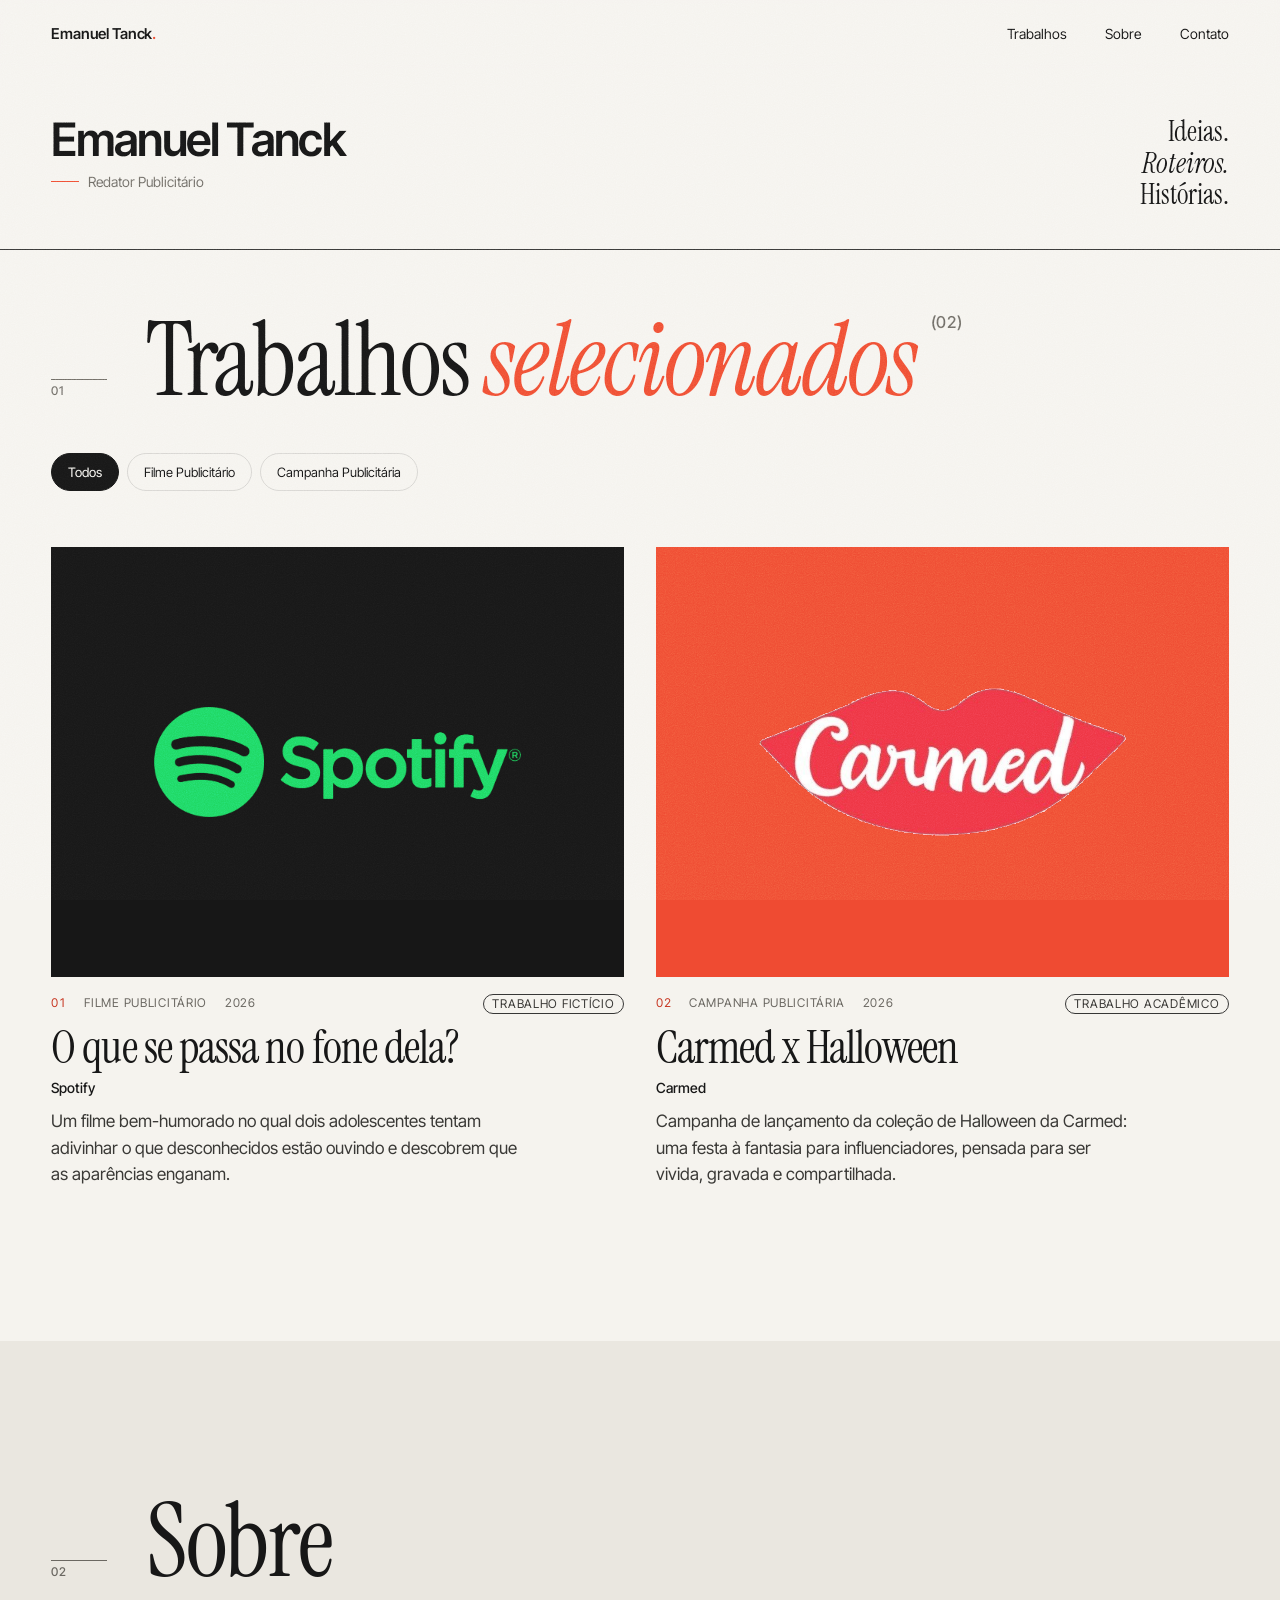
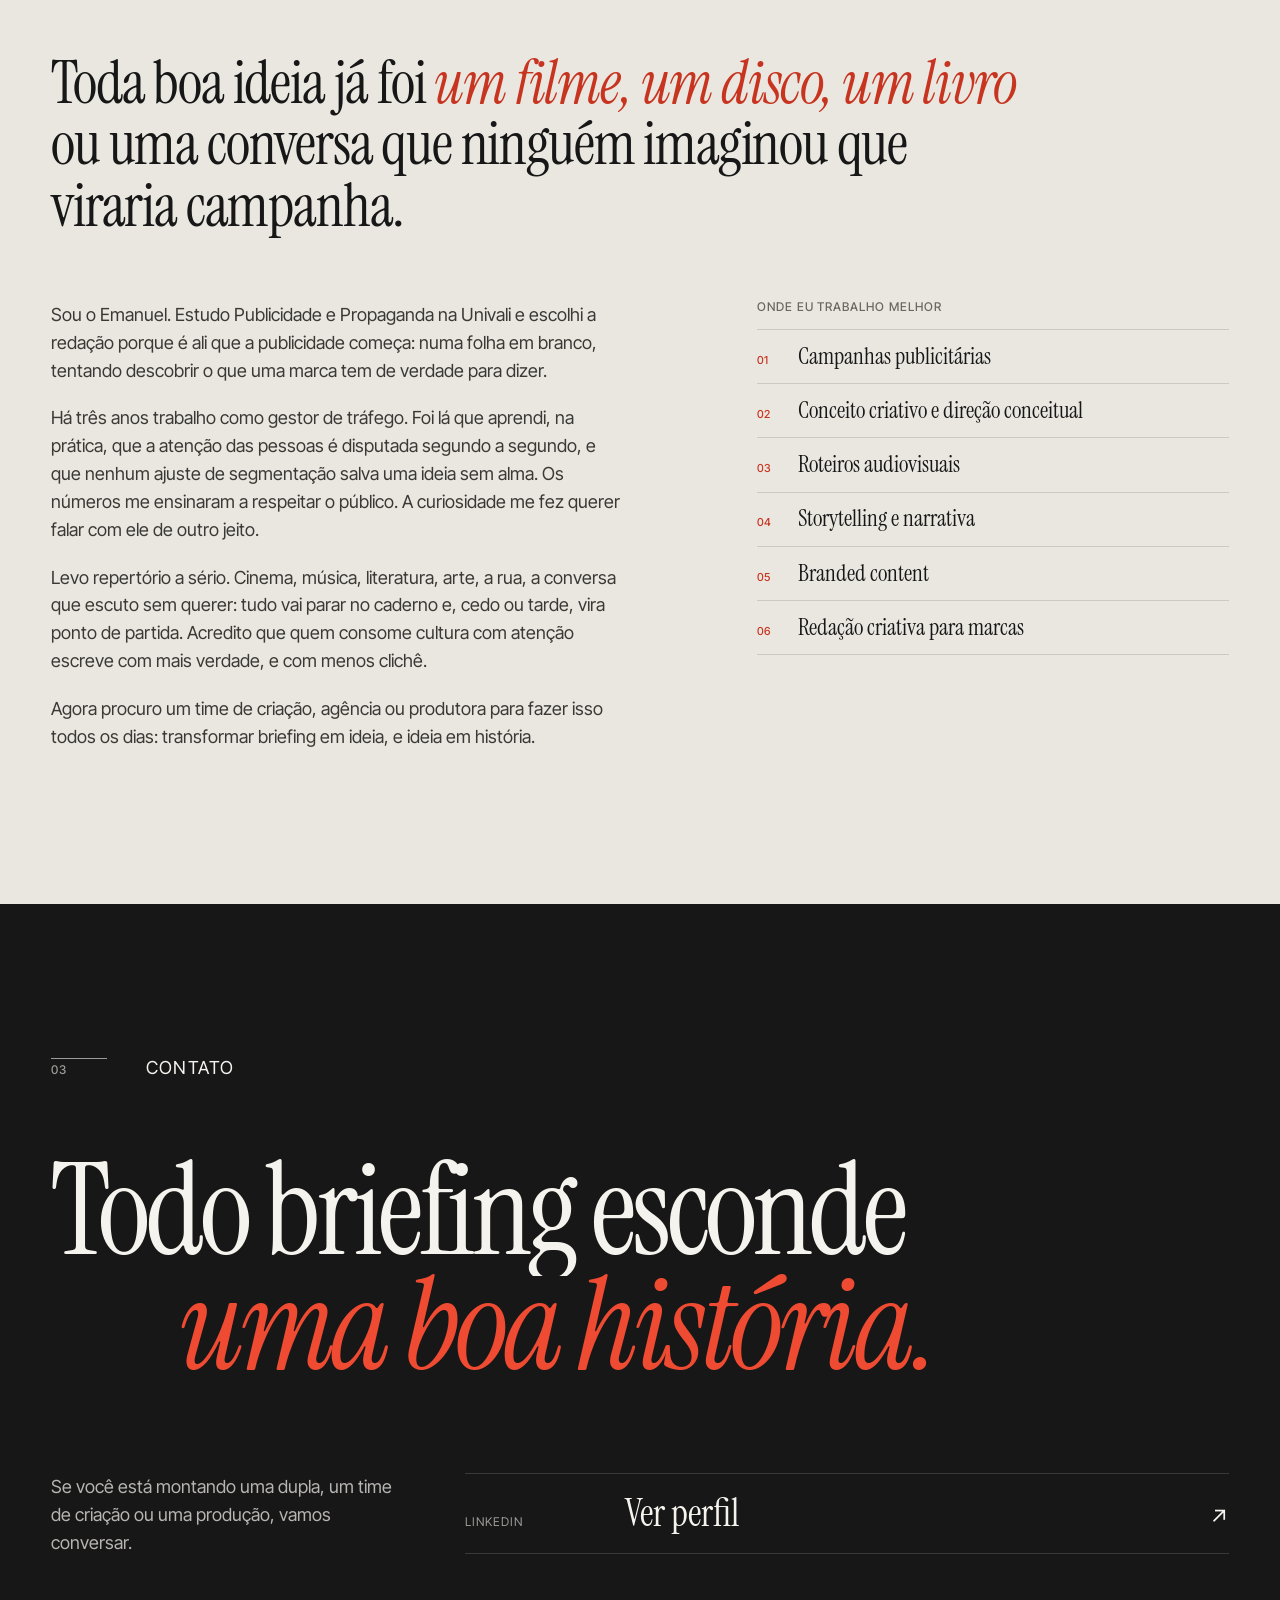
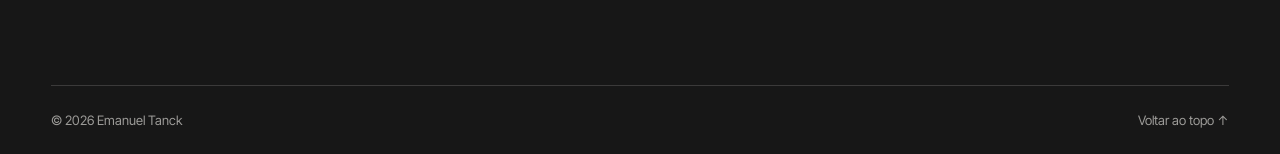
==== commit a130b40f: "Renomeia a home para index.html para publicar no GitHub Pages Co-Authored-By: Claude Opus 5.5 <norep" ====
--- a/index.html
+++ b/index.html
@@ -26,9 +26,9 @@
       </button>
       <nav id="site-menu" class="site-nav" aria-label="Principal">
         <ul>
-          <li><a href="#trabalhos"><span class="site-nav__num">01</span>Trabalhos</a></li>
-          <li><a href="#sobre"><span class="site-nav__num">02</span>Sobre</a></li>
-          <li><a href="#contato"><span class="site-nav__num">03</span>Contato</a></li>
+          <li><a href="#trabalhos">Trabalhos</a></li>
+          <li><a href="#sobre">Sobre</a></li>
+          <li><a href="#contato">Contato</a></li>
         </ul>
       </nav>
     </div>
@@ -47,35 +47,12 @@
         </ul>
       </div>
 
-      <p class="hero__headline" id="hero-headline">
-        <span class="line"><span class="line__inner">Escrevo o que vem</span></span>
-        <span class="line"><span class="line__inner"><em>antes</em> da imagem.</span></span>
-      </p>
-
-      <div class="hero__bottom">
-        <p class="hero__intro" id="hero-intro"></p>
-        <div class="hero__ctas">
-          <a class="btn btn--solid" href="#trabalhos">Explorar trabalhos <span aria-hidden="true">↓</span></a>
-          <a class="btn btn--text" href="#contato">Entre em contato</a>
-        </div>
-      </div>
-
-      <a class="scroll-cue" href="#trabalhos" aria-label="Rolar até os trabalhos">
-        <span class="scroll-cue__line" aria-hidden="true"></span><span class="scroll-cue__text">Role</span>
-      </a>
     </section>
 
-    <!-- FAIXA -->
-    <div class="ticker" aria-hidden="true">
-      <div class="ticker__track">
-        <span>Campanha publicitária</span><span>Filme</span><span>Roteiro</span><span>Storytelling</span><span>Branded content</span><span>Redação criativa</span>
-        <span>Campanha publicitária</span><span>Filme</span><span>Roteiro</span><span>Storytelling</span><span>Branded content</span><span>Redação criativa</span>
-      </div>
-    </div>
 
     <!-- TRABALHOS -->
     <section class="works container" id="trabalhos" aria-labelledby="works-title">
-      <header class="section-head reveal reveal--left">
+      <header class="section-head reveal">
         <p class="section-head__num">01</p>
         <h2 class="section-head__title" id="works-title">Trabalhos <em>selecionados</em> <span class="section-head__count" id="work-count"></span></h2>
       </header>
@@ -86,13 +63,13 @@
     <!-- SOBRE -->
     <section class="about" id="sobre" aria-labelledby="about-title">
       <div class="container about__grid">
-        <header class="section-head section-head--side reveal reveal--left">
+        <header class="section-head section-head--side reveal">
           <p class="section-head__num">02</p>
           <h2 class="section-head__title" id="about-title">Sobre</h2>
         </header>
         <p class="about__statement reveal" id="about-statement"></p>
         <div class="about__body prose reveal" id="about-body"></div>
-        <div class="about__focus reveal reveal--left" id="about-focus"></div>
+        <div class="about__focus reveal" id="about-focus"></div>
       </div>
     </section>
   </main>
@@ -100,14 +77,14 @@
   <!-- CONTATO -->
   <footer class="contact" id="contato" aria-labelledby="contact-headline">
     <div class="container">
-      <header class="section-head section-head--invert reveal reveal--left">
+      <header class="section-head section-head--invert reveal">
         <p class="section-head__num">03</p>
         <p class="section-head__title">Contato</p>
       </header>
       <h2 class="contact__headline reveal" id="contact-headline"></h2>
       <div class="contact__grid">
         <p class="contact__text reveal" id="contact-text"></p>
-        <div class="contact__links reveal reveal--left" id="contact-links"></div>
+        <div class="contact__links reveal" id="contact-links"></div>
       </div>
       <div class="site-footer">
         <p>© <span data-site="year"></span> <span data-site="name"></span></p>
--- a/css/style.css
+++ b/css/style.css
@@ -39,6 +39,14 @@
   text-rendering: optimizeLegibility;
   overflow-x: hidden;
 }
+
+/* Textura: grão de papel sobre todo o site (claro e escuro) */
+body::after {
+  content: ""; position: fixed; inset: 0; z-index: 300; pointer-events: none;
+  background-image: url("data:image/svg+xml,%3Csvg xmlns='http://www.w3.org/2000/svg' width='260' height='260'%3E%3Cfilter id='n'%3E%3CfeTurbulence type='fractalNoise' baseFrequency='.9' numOctaves='3' stitchTiles='stitch'/%3E%3CfeColorMatrix type='saturate' values='0'/%3E%3C/filter%3E%3Crect width='100%25' height='100%25' filter='url(%23n)'/%3E%3C/svg%3E");
+  background-size: 260px;
+  mix-blend-mode: overlay; opacity: .55;
+}
 img, video, iframe { display: block; max-width: 100%; }
 img { height: auto; }
 a { color: inherit; }
@@ -123,7 +131,6 @@
   transform: scaleX(0); transform-origin: right; transition: transform .4s var(--ease);
 }
 .site-nav a:hover::after, .site-nav a:focus-visible::after { transform: scaleX(1); transform-origin: left; }
-.site-nav__num { font-size: 10px; color: var(--muted); font-variant-numeric: tabular-nums; }
 
 .nav-toggle {
   display: none; position: relative; z-index: 2;
@@ -153,7 +160,6 @@
   .site-nav li { border-top: 1px solid var(--line); }
   .site-nav a { font: 400 clamp(2.75rem, 13vw, 4.5rem)/1.1 var(--serif); padding: .2em 0; width: 100%; }
   .site-nav a::after { display: none; }
-  .site-nav__num { font: 500 12px var(--sans); }
   .site-nav li { transform: translateY(20px); opacity: 0; transition: transform .5s var(--ease), opacity .5s; }
   .menu-open .site-nav li { transform: none; opacity: 1; }
   .menu-open .site-nav li:nth-child(2) { transition-delay: .05s; }
@@ -184,10 +190,9 @@
    HOME — HERO
    ========================================================================== */
 .hero {
-  min-height: 100svh;
-  display: grid; grid-template-rows: auto 1fr auto;
   padding-top: calc(var(--header-h) + clamp(1.5rem, 4vw, 3rem));
-  padding-bottom: clamp(2rem, 5vw, 3.5rem);
+  padding-bottom: clamp(1.5rem, 3vw, 2.5rem);
+  border-bottom: 1px solid var(--line-strong);
   position: relative;
 }
 .hero__top { display: flex; justify-content: space-between; align-items: flex-start; gap: 2rem; }
@@ -213,22 +218,6 @@
 }
 .hero__intro { max-width: 46ch; color: var(--ink-soft); }
 .hero__ctas { display: flex; justify-content: flex-end; flex-wrap: wrap; gap: .75rem 1.5rem; align-items: center; }
-
-.scroll-cue { display: none; }
-@media (min-width: 1100px) {
-  .scroll-cue {
-    display: flex; flex-direction: column; align-items: center; gap: 10px;
-    position: absolute; right: var(--gutter); left: auto; top: 50%; bottom: auto;
-    text-decoration: none; font-size: 11px; letter-spacing: .14em; text-transform: uppercase; color: var(--muted);
-  }
-  .scroll-cue__text { writing-mode: vertical-rl; }
-  .scroll-cue__line { width: 1px; height: 64px; background: var(--line); position: relative; overflow: hidden; }
-  .scroll-cue__line::after {
-    content: ""; position: absolute; left: 0; top: -50%; width: 1px; height: 50%; background: var(--accent);
-    animation: cue 2.2s var(--ease) infinite;
-  }
-}
-@keyframes cue { to { top: 100%; } }
 
 /* entrada do hero */
 .hero .line__inner { transform: translateY(105%); transition: transform 1.1s var(--ease); }
@@ -245,21 +234,10 @@
   .hero__ctas .btn--solid { width: 100%; justify-content: center; }
 }
 
-/* ---------- Faixa ---------- */
-.ticker { border-block: 1px solid var(--line-strong); overflow: hidden; background: var(--bg); }
-.ticker__track {
-  display: flex; width: max-content; animation: ticker 40s linear infinite;
-  font: 400 clamp(1.2rem, 2.4vw, 1.8rem)/1 var(--serif); padding: .9rem 0;
-}
-.ticker__track span { padding-inline: 1.25rem; white-space: nowrap; display: inline-flex; align-items: center; gap: 2.5rem; }
-.ticker__track span::after { content: "✳"; font-family: var(--sans); font-size: .6em; color: var(--accent); }
-.ticker__track span:nth-child(even) { font-style: italic; }
-@keyframes ticker { to { transform: translateX(-50%); } }
-
 /* ==========================================================================
    HOME — TRABALHOS
    ========================================================================== */
-.works { padding-block: clamp(5rem, 12vw, 10rem); }
+.works { padding-block: clamp(2.5rem, 5vw, 4rem) clamp(5rem, 12vw, 10rem); }
 .work-filters { display: flex; flex-wrap: wrap; gap: .5rem; margin: -2rem 0 3.5rem; }
 .chip {
   min-height: 38px; padding: 0 1rem; font-size: 13px;
@@ -269,41 +247,25 @@
 .chip:hover { border-color: var(--ink); }
 .chip.is-active { background: var(--ink); color: var(--bg); border-color: var(--ink); }
 
+/* grade simples: 2 colunas iguais no desktop, 1 no celular */
 .work-grid {
-  display: grid; grid-template-columns: repeat(12, minmax(0, 1fr));
-  column-gap: clamp(1rem, 2.5vw, 2.5rem); row-gap: clamp(3.5rem, 7vw, 7rem);
-}
-.work-card { grid-column: span 12; }
+  display: grid; grid-template-columns: repeat(2, minmax(0, 1fr));
+  column-gap: clamp(1rem, 2.5vw, 2.5rem); row-gap: clamp(3rem, 6vw, 5rem);
+}
 .work-card[hidden] { display: none; }
-
-@media (min-width: 861px) {
-  .work-grid:not(.is-filtered) .work-card:nth-child(4n+1) { grid-column: 1 / span 7; }
-  .work-grid:not(.is-filtered) .work-card:nth-child(4n+2) { grid-column: 9 / span 4; margin-top: clamp(6rem, 14vw, 14rem); }
-  .work-grid:not(.is-filtered) .work-card:nth-child(4n+3) { grid-column: 2 / span 5; }
-  .work-grid:not(.is-filtered) .work-card:nth-child(4n+4) { grid-column: 7 / span 6; margin-top: clamp(4rem, 9vw, 9rem); }
-  .work-grid:not(.is-filtered) .work-card:nth-child(4n+1) .work-card__media { aspect-ratio: 4 / 3; }
-  .work-grid:not(.is-filtered) .work-card:nth-child(4n+2) .work-card__media { aspect-ratio: 3 / 4; }
-  .work-grid:not(.is-filtered) .work-card:nth-child(4n+3) .work-card__media { aspect-ratio: 4 / 5; }
-  .work-grid:not(.is-filtered) .work-card:nth-child(4n+4) .work-card__media { aspect-ratio: 16 / 11; }
-  .work-grid.is-filtered .work-card { grid-column: span 6; }
-}
+@media (max-width: 860px) { .work-grid { grid-template-columns: 1fr; } }
 
 .work-card__link { display: block; text-decoration: none; }
 .work-card__media {
   position: relative; overflow: hidden; aspect-ratio: 4 / 3; background: var(--bg-alt);
   container-type: inline-size;
 }
-.parallax-layer { position: absolute; inset: -9% 0; will-change: transform; }
-.parallax-layer > img { width: 100%; height: 100%; object-fit: cover; }
-.work-card__media .parallax-layer > img { transition: transform 1.2s var(--ease); }
-
-.work-card__cue {
-  position: absolute; right: 16px; bottom: 16px; z-index: 2;
-  width: 92px; height: 92px; border-radius: 50%;
-  display: grid; place-items: center; text-align: center;
-  background: var(--accent); color: var(--ink); font: 600 12px/1 var(--sans); letter-spacing: .04em;
-  transform: scale(0); transition: transform .5s var(--ease);
-}
+.cover-img { position: absolute; inset: 0; }
+.cover-img > img { width: 100%; height: 100%; object-fit: cover; transition: transform 1.2s var(--ease); }
+
+/* marca com logo */
+.brand-mark { display: inline-flex; align-items: center; gap: .5em; }
+.brand-mark img { width: 1.4em; height: 1.4em; flex: none; }
 
 .work-card__body { padding-top: 1.1rem; }
 .work-card__meta {
@@ -311,6 +273,7 @@
   font-size: 12px; letter-spacing: .06em; text-transform: uppercase; color: var(--muted);
 }
 .work-card__index { color: var(--accent-ink); font-variant-numeric: tabular-nums; }
+.work-card__status { margin-left: auto; padding: .25em .7em; border: 1px solid var(--line-strong); border-radius: 99px; line-height: 1; color: var(--ink-soft); }
 .work-card__title { margin-top: .6rem; font: 400 clamp(2rem, 3.6vw, 3.4rem)/1 var(--serif); letter-spacing: -.02em; }
 .work-card__title span {
   background: linear-gradient(var(--ink), var(--ink)) 0 100% / 0 1px no-repeat;
@@ -320,12 +283,10 @@
 .work-card__desc { margin-top: .6rem; max-width: 48ch; color: var(--ink-soft); font-size: .95em; }
 
 @media (hover: hover) and (pointer: fine) {
-  .work-card__link:hover .work-card__media .parallax-layer > img { transform: scale(1.045); }
-  .work-card__link:hover .work-card__cue { transform: scale(1); }
+  .work-card__link:hover .cover-img > img { transform: scale(1.03); }
   .work-card__link:hover .work-card__title span { background-size: 100% 1px; }
 }
 .work-card__link:focus-visible { outline-offset: 6px; }
-.work-card__link:focus-visible .work-card__cue { transform: scale(1); }
 
 /* ---------- Capa tipográfica ---------- */
 .type-cover {
@@ -343,8 +304,9 @@
 }
 .type-cover__title {
   font: 400 clamp(1.8rem, 11cqi, 7rem)/0.92 var(--serif); letter-spacing: -.03em;
-  max-width: 14ch; will-change: transform;
-}
+  max-width: 14ch;
+}
+.type-cover .brand-mark img { width: 2em; height: 2em; }
 .type-cover--accent .type-cover__title em { color: var(--bg); }
 .type-cover__mark { font-variant-numeric: tabular-nums; }
 
@@ -450,7 +412,7 @@
 
 .case-label {
   display: flex; align-items: baseline; gap: .9rem;
-  font: 500 12px/1.2 var(--sans); letter-spacing: .08em; text-transform: uppercase;
+  font: 500 12px/1.2 var(--sans); letter-spacing: .08em; text-transform: uppercase; color: var(--muted);
 }
 .case-label__num { color: var(--accent-ink); padding-top: .4em; border-top: 1px solid currentColor; min-width: 2.25rem; font-variant-numeric: tabular-nums; }
 
@@ -502,7 +464,7 @@
 /* 03 insight */
 .case-insight { background: var(--bg-alt); padding-block: clamp(5rem, 12vw, 10rem); }
 .case-insight__quote {
-  position: relative; margin-top: clamp(2rem, 5vw, 4rem);
+  position: relative; margin-top: clamp(4.5rem, 10vw, 8rem);
   font: 400 clamp(2.3rem, 6.2vw, 6.4rem)/1 var(--serif); letter-spacing: -.025em; max-width: 18ch;
 }
 .case-insight__quote em { color: var(--accent-ink); }
@@ -542,9 +504,9 @@
 .exec--slogan { border-block: 1px solid var(--line-strong); padding-block: 1.5rem 2rem; text-align: center; }
 .exec__slogan { font: 600 clamp(1.4rem, 3vw, 2.4rem)/1.1 var(--sans); letter-spacing: -.03em; }
 .exec__slogan em { font-family: var(--serif); font-weight: 400; color: var(--accent-ink); }
-.exec--copy { background: var(--bg-alt); padding: clamp(1.5rem, 4vw, 3rem); }
+.exec--copy { border-top: 1px solid var(--line); padding-top: 1.25rem; }
 .exec__title { font: 400 clamp(1.8rem, 3.4vw, 3rem)/1 var(--serif); margin-bottom: 1rem; }
-.exec__copy { columns: 2 22ch; column-gap: 2rem; max-width: none; }
+.exec-list { gap: clamp(2rem, 4vw, 3rem); }
 .exec figcaption, .gallery figcaption { margin-top: .7rem; font-size: 13px; color: var(--muted); }
 .exec--image img { width: 100%; }
 .exec--link .file-link {
@@ -571,72 +533,93 @@
 .manifesto__text em { color: var(--accent); }
 .manifesto__sign { margin-top: 2rem; font-weight: 600; }
 
-/* 06 roteiros */
-.script-list { display: grid; gap: clamp(2.5rem, 5vw, 4rem); }
-.script { border: 1px solid var(--line-strong); background: #fbfaf7; scroll-margin-top: calc(var(--header-h) + 1rem); }
-.script__head { padding: clamp(1.25rem, 3vw, 2rem); border-bottom: 1px solid var(--line); }
-.script__kicker { font-size: 11px; letter-spacing: .1em; text-transform: uppercase; color: var(--accent-ink); }
-.script__title { margin-top: .5rem; font: 400 clamp(1.8rem, 3.4vw, 3rem)/1 var(--serif); letter-spacing: -.02em; }
-.script__meta { display: flex; flex-wrap: wrap; gap: 1rem 2.5rem; margin-top: 1.25rem; }
+/* 06 roteiros — folha de papel centralizada, anotações à caneta */
+.case-sec--script { display: block; }
+.script-section__label { display: flex; justify-content: center; margin-bottom: clamp(2rem, 4vw, 3rem); }
+.script-list { display: grid; gap: clamp(3rem, 6vw, 5rem); max-width: 860px; margin-inline: auto; }
+
+.script {
+  --pen: #1f3d99;          /* tinta de caneta esferográfica azul */
+  --margin: 7.5rem;        /* margem da folha, onde ficam as anotações */
+  position: relative;
+  background: #fffdf8;
+  color: var(--ink);
+  padding: clamp(2rem, 5vw, 3.75rem) clamp(1.25rem, 5vw, 3.5rem) clamp(2.5rem, 5vw, 3.5rem) calc(var(--margin) + clamp(1rem, 3vw, 2rem));
+  box-shadow: 0 1px 1px rgba(23, 23, 23, .06), 0 2px 6px rgba(23, 23, 23, .05), 0 24px 48px -24px rgba(23, 23, 23, .28);
+  transform: rotate(-.35deg);
+  scroll-margin-top: calc(var(--header-h) + 1rem);
+}
+/* linha vermelha de margem */
+.script::before {
+  content: ""; position: absolute; top: 0; bottom: 0; left: var(--margin);
+  width: 1px; background: rgba(214, 80, 66, .45);
+}
+
+.script__head { padding-bottom: 1.5rem; border-bottom: 1px dashed rgba(23, 23, 23, .25); }
+.script__kicker { font: 700 12px/1 var(--mono); letter-spacing: .08em; text-transform: uppercase; color: var(--muted); }
+.script__title {
+  margin-top: .4rem; font: 600 clamp(2rem, 4.4vw, 3rem)/1.05 "Caveat", cursive; color: var(--pen);
+  transform: rotate(-1deg); transform-origin: left;
+}
+.script__meta { display: flex; flex-wrap: wrap; gap: .75rem 2.5rem; margin-top: 1.1rem; }
 .script__meta dd { font: 700 15px var(--mono); }
-.script__synopsis { padding: clamp(1.25rem, 3vw, 2rem); border-bottom: 1px solid var(--line); color: var(--ink-soft); }
-.script__synopsis p { max-width: 70ch; }
-.script__synopsis .exec__label { margin-bottom: .5rem; }
-
-.script__body { position: relative; overflow: hidden; }
-.script__body.is-collapsed { max-height: 440px; }
-.script__body.is-collapsed::after {
-  content: ""; position: absolute; inset: auto 0 0 0; height: 160px; pointer-events: none;
-  background: linear-gradient(rgba(251, 250, 247, 0), #fbfaf7 85%);
-}
+
+.script__synopsis { padding-block: 1.5rem; border-bottom: 1px dashed rgba(23, 23, 23, .25); font-family: var(--mono); font-size: 15px; color: var(--ink-soft); }
+.script__synopsis p { max-width: 62ch; }
+.script__synopsis .exec__label { margin-bottom: .5rem; font-family: var(--sans); }
 
 .scene-list { counter-reset: scene; }
-.scene { display: grid; grid-template-columns: 11rem minmax(0, 1fr); border-bottom: 1px solid var(--line); }
+.scene { position: relative; padding-block: 1.75rem; border-bottom: 1px dashed rgba(23, 23, 23, .18); }
+.scene:last-child { border-bottom: 0; }
+/* número e tempo da cena escritos à mão na margem */
 .scene__time {
-  padding: 1.25rem clamp(1rem, 2vw, 1.5rem); border-right: 1px solid var(--line);
-  display: flex; flex-direction: column; gap: .35rem; font-family: var(--mono);
-}
-.scene__num { font: 700 12px var(--mono); letter-spacing: .06em; text-transform: uppercase; }
-.scene__clock { font-size: 13px; color: var(--muted); }
-.scene__content { padding: 1.25rem clamp(1rem, 3vw, 2rem); font-family: var(--mono); font-size: 15px; line-height: 1.55; display: grid; gap: .9rem; }
+  position: absolute; top: 1.6rem; right: calc(100% + clamp(1rem, 3vw, 2rem) + .9rem); width: calc(var(--margin) - 1.4rem);
+  display: flex; flex-direction: column; align-items: flex-end; gap: .1rem; text-align: right;
+  font-family: "Caveat", cursive; color: var(--pen); transform: rotate(-3deg);
+}
+.scene__num { font-size: 1.35rem; font-weight: 600; line-height: 1; }
+.scene__clock { font-size: 1.05rem; line-height: 1.1; opacity: .85; white-space: nowrap; }
+
+.scene__content { font-family: var(--mono); font-size: 15px; line-height: 1.6; display: grid; gap: .9rem; }
 .sc-heading { font-weight: 700; text-transform: uppercase; letter-spacing: .02em; }
 .sc-action { color: var(--ink-soft); max-width: 62ch; }
-.sc-dialogue { padding-inline: clamp(1rem, 12%, 9rem); max-width: 48rem; }
-.sc-dialogue__char { font-weight: 700; text-transform: uppercase; padding-left: 30%; }
-.sc-dialogue__dir { color: var(--muted); padding-left: 20%; }
-.sc-dialogue__line { margin-top: .15rem; }
-.sc-tag { display: grid; grid-template-columns: 8.5rem 1fr; gap: 1rem; align-items: baseline; }
-.sc-tag > span:first-child {
-  font: 600 10px/1.6 var(--sans); letter-spacing: .1em; text-transform: uppercase; color: var(--muted);
-}
+.sc-dialogue { padding-inline: clamp(1rem, 14%, 8rem); }
+.sc-dialogue__char { font-weight: 700; text-transform: uppercase; text-align: center; }
+.sc-dialogue__dir { color: var(--muted); text-align: center; }
+.sc-dialogue__line { margin-top: .1rem; }
+.sc-tag { display: grid; grid-template-columns: 7.5rem 1fr; gap: 1rem; align-items: baseline; }
+.sc-tag > span:first-child { font: 600 10px/1.6 var(--sans); letter-spacing: .1em; text-transform: uppercase; color: var(--muted); }
 .sc-tag--vo > span:first-child { color: var(--accent-ink); }
+/* texto na tela: sublinhado à caneta */
 .sc-tag--super strong {
-  font: 600 14px/1.4 var(--sans); background: var(--ink); color: var(--bg); padding: .35em .6em; justify-self: start;
+  font-weight: 700; justify-self: start;
+  text-decoration: underline wavy var(--pen); text-decoration-thickness: 1.5px; text-underline-offset: 5px;
 }
 .sc-tag--sound { color: var(--muted); font-style: italic; }
 
+/* assinatura circulada à caneta */
 .script__sign {
-  display: flex; gap: 1rem; align-items: baseline; padding: 1.25rem clamp(1rem, 3vw, 2rem);
-  font: 600 clamp(1.1rem, 1.8vw, 1.4rem) var(--sans); letter-spacing: -.01em;
-}
-.script__sign span { font-size: 10px; letter-spacing: .1em; text-transform: uppercase; color: var(--muted); }
-
-.script__toggle {
-  width: 100%; min-height: 56px; display: flex; justify-content: space-between; align-items: center;
-  padding: 0 clamp(1.25rem, 3vw, 2rem); border: 0; border-top: 1px solid var(--line-strong);
-  background: var(--bg); font-weight: 500; font-size: 14px; transition: background .3s, color .3s;
-}
-.script__toggle:hover { background: var(--ink); color: var(--bg); }
-.script__toggle-icon { font-size: 1.4rem; line-height: 1; transition: transform .4s var(--ease); }
-.script__toggle[aria-expanded="true"] .script__toggle-icon { transform: rotate(45deg); }
+  display: flex; flex-direction: column; align-items: center; gap: .6rem; text-align: center;
+  margin-top: 1rem; padding-top: 2rem; border-top: 1px dashed rgba(23, 23, 23, .25);
+}
+.script__sign span { font: 600 10px/1 var(--sans); letter-spacing: .1em; text-transform: uppercase; color: var(--muted); }
+.script__sign strong {
+  position: relative; padding: .6em 1.4em;
+  font: 700 clamp(1rem, 1.8vw, 1.2rem)/1.3 var(--mono);
+}
+.script__sign strong::after {
+  content: ""; position: absolute; inset: -6px -14px; pointer-events: none;
+  background: url("data:image/svg+xml,%3Csvg xmlns='http://www.w3.org/2000/svg' viewBox='0 0 300 80' preserveAspectRatio='none'%3E%3Cpath d='M18 44C14 20 90 8 160 9s128 10 128 32-60 34-140 33S6 66 12 42c4-14 40-24 70-27' fill='none' stroke='%231f3d99' stroke-width='2.2' stroke-linecap='round' vector-effect='non-scaling-stroke'/%3E%3C/svg%3E") center / 100% 100% no-repeat;
+}
 
 @media (max-width: 720px) {
-  .scene { grid-template-columns: 1fr; }
-  .scene__time { flex-direction: row; justify-content: space-between; border-right: 0; border-bottom: 1px dashed var(--line); padding-block: .8rem; }
+  .script { --margin: 1.75rem; transform: none; padding-left: calc(var(--margin) + 1rem); }
+  .scene__time {
+    position: static; width: auto; flex-direction: row; align-items: baseline; justify-content: flex-start; gap: .75rem;
+    margin-bottom: .6rem; text-align: left; transform: rotate(-1.5deg); transform-origin: left;
+  }
   .scene__content { font-size: 14px; }
-  .sc-dialogue { padding-inline: 1rem 0; }
-  .sc-dialogue__char { padding-left: 0; }
-  .sc-dialogue__dir { padding-left: 0; }
+  .sc-dialogue { padding-inline: .75rem 0; }
   .sc-tag { grid-template-columns: 1fr; gap: .2rem; }
 }
 
@@ -669,10 +652,9 @@
   grid-column: 2; grid-row: 1 / span 3; position: relative; aspect-ratio: 4 / 3; overflow: hidden;
   background: var(--bg-alt); container-type: inline-size;
 }
-.case-nav__media .parallax-layer > img { transition: transform 1.2s var(--ease); }
 @media (hover: hover) {
   .case-nav__next:hover .case-nav__title { color: var(--accent-ink); }
-  .case-nav__next:hover .case-nav__media .parallax-layer > img { transform: scale(1.04); }
+  .case-nav__next:hover .cover-img > img { transform: scale(1.03); }
 }
 .case-nav__back { display: flex; flex-wrap: wrap; gap: 1rem 1.5rem; align-items: center; margin-top: clamp(3rem, 6vw, 5rem); }
 @media (max-width: 720px) {
@@ -710,13 +692,12 @@
 /* ==========================================================================
    ANIMAÇÃO DE ENTRADA
    ========================================================================== */
+/* entrada discreta: só um leve fade para cima */
 .reveal {
-  opacity: 0; transform: translate3d(0, 48px, 0);
-  transition: opacity .9s var(--ease) .15s, transform .9s var(--ease) .15s;
-}
-.reveal--left { transform: translate3d(-48px, 0, 0); }
+  opacity: 0; transform: translate3d(0, 16px, 0);
+  transition: opacity .8s var(--ease) .1s, transform .8s var(--ease) .1s;
+}
 .reveal.is-visible { opacity: 1; transform: none; }
-.work-grid .work-card:nth-child(even).reveal { transition-delay: .08s; }
 
 @media (prefers-reduced-motion: reduce) {
   html { scroll-behavior: auto; }
@@ -725,40 +706,80 @@
   .hero .line__inner, .case-hero__title .line__inner { transform: none; }
 }
 
-/* ==========================================================================
-   CURSOR — anel + ponto com atraso (só desktop com mouse)
-   ========================================================================== */
-.cursor-ring, .cursor-dot {
-  position: fixed; left: 0; top: 0; z-index: 9999; pointer-events: none;
-  border-radius: 50%; opacity: 0; transition: opacity .3s;
-}
-.cursor-ring {
-  width: 40px; height: 40px; margin: -20px 0 0 -20px;
-  border: 1px solid #fff; mix-blend-mode: difference;
-}
-.cursor-ring::after {
-  content: "Ver"; position: absolute; inset: 0; display: grid; place-items: center;
-  font: 600 13px/1 var(--sans); letter-spacing: .04em; color: var(--ink);
-  opacity: 0; transition: opacity .25s;
-}
-.cursor-dot {
-  width: 8px; height: 8px; margin: -4px 0 0 -4px;
-  background: var(--accent);
-}
-.cursor-visible .cursor-ring, .cursor-visible .cursor-dot { opacity: 1; }
-
-/* o anel cresce via width/height (o transform é usado pelo JS para seguir o mouse) */
-.cursor-ring { transition: opacity .3s, width .35s var(--ease), height .35s var(--ease), margin .35s var(--ease), background-color .35s, border-color .35s; }
-.cursor-hover .cursor-ring { width: 64px; height: 64px; margin: -32px 0 0 -32px; background: #fff; }
-.cursor-hover .cursor-dot { opacity: 0; }
-.cursor-view .cursor-ring {
-  width: 96px; height: 96px; margin: -48px 0 0 -48px;
-  background: var(--accent); border-color: var(--accent); mix-blend-mode: normal;
-}
-.cursor-view .cursor-ring::after { opacity: 1; }
-.cursor-view .cursor-dot { opacity: 0; }
-.cursor-zoom .cursor-ring::after { content: "+"; font-size: 22px; font-weight: 400; color: #000; opacity: 1; }
-.cursor-down .cursor-ring { width: 32px; height: 32px; margin: -16px 0 0 -16px; }
-
-/* com o cursor ativo, o selo "Ver case" do card fica redundante */
-.has-cursor .work-card__cue { display: none; }
+
+.brand-wordmark { height: 1.6em; width: auto; }
+.case-hero__media .cover-img > img { object-position: 60% 30%; }
+
+/* ==========================================================================
+   BRIEFING — botão "Ver briefing" + janela em formato de documento
+   ========================================================================== */
+.briefing-open { margin-top: 2rem; font-family: var(--sans); }
+
+.briefing {
+  border: 0; padding: 0; margin: auto; background: transparent;
+  width: min(760px, calc(100vw - 32px)); max-height: calc(100svh - 32px);
+  overflow: visible;
+}
+.briefing::backdrop { background: rgba(23, 23, 23, .55); backdrop-filter: blur(2px); }
+.briefing__sheet {
+  position: relative; max-height: calc(100svh - 32px); overflow-y: auto; overscroll-behavior: contain;
+  background: #fffdf8; color: var(--ink);
+  padding: clamp(1.75rem, 5vw, 3.5rem);
+  box-shadow: 0 30px 80px -20px rgba(0, 0, 0, .45);
+}
+.briefing__bar {
+  --pad: clamp(1.75rem, 5vw, 3.5rem);
+  position: sticky; top: calc(-1 * var(--pad)); z-index: 1;
+  display: flex; justify-content: space-between; align-items: center; gap: 1rem;
+  margin: calc(-1 * var(--pad)) calc(-1 * var(--pad)) 0; padding: .9rem var(--pad);
+  background: #fffdf8; border-bottom: 1px solid var(--line);
+}
+.briefing__close {
+  min-height: 40px; padding: 0 .9rem; font-size: 14px;
+  background: transparent; border: 1px solid var(--line-strong); border-radius: var(--radius);
+}
+.briefing__close:hover { background: var(--ink); color: var(--bg); }
+.briefing__kicker { font: 700 12px/1 var(--mono); letter-spacing: .08em; text-transform: uppercase; color: var(--muted); }
+.briefing:focus-visible, .briefing__sheet:focus-visible, .briefing:focus, .briefing__sheet:focus { outline: none; }
+.briefing__title { margin-top: 1.5rem; font: 400 clamp(2rem, 5vw, 3.2rem)/1 var(--serif); letter-spacing: -.02em; }
+
+.briefing__meta {
+  display: grid; grid-template-columns: repeat(3, minmax(0, 1fr)); gap: 1rem 1.5rem;
+  margin-top: 1.75rem; padding-block: 1.1rem; border-block: 1px solid var(--line-strong);
+}
+.briefing__meta div:last-child { grid-column: 1 / -1; }
+.briefing__meta dt { font-size: 11px; letter-spacing: .1em; text-transform: uppercase; color: var(--muted); margin-bottom: .2rem; }
+.briefing__meta dd { font-weight: 500; }
+.briefing__meta div:last-child dd { font: 400 clamp(1.3rem, 2.4vw, 1.7rem)/1.2 var(--serif); font-style: italic; color: var(--accent-ink); }
+
+.briefing__sec { padding-top: 1.75rem; margin-top: 1.75rem; border-top: 1px dashed rgba(23, 23, 23, .25); color: var(--ink-soft); }
+.briefing__meta + .briefing__sec { border-top: 0; margin-top: .5rem; }
+.briefing__sec h3 {
+  display: flex; align-items: baseline; gap: .75rem; margin-bottom: .9rem;
+  font: 600 13px/1.2 var(--sans); letter-spacing: .08em; text-transform: uppercase; color: var(--ink);
+}
+.briefing__sec h3 span { font-family: var(--mono); color: var(--accent-ink); }
+.briefing__sec p { max-width: 62ch; }
+.briefing__sec p + p { margin-top: .8em; }
+.briefing__sec ul { display: grid; gap: .6rem; }
+.briefing__sec li { position: relative; padding-left: 1.4rem; max-width: 62ch; }
+.briefing__sec li::before { content: "—"; position: absolute; left: 0; color: var(--accent-ink); }
+.briefing__question {
+  margin: 1.25rem 0 0; padding-left: 1rem; border-left: 2px solid var(--accent);
+  font: 400 clamp(1.35rem, 2.6vw, 1.8rem)/1.2 var(--serif); color: var(--ink);
+}
+
+@media (max-width: 600px) {
+  .briefing__meta { grid-template-columns: 1fr 1fr; }
+}
+
+/* texto de apoio do insight + logos com nome nas capas */
+.case-insight__text { margin-top: clamp(2rem, 4vw, 3rem); margin-left: auto; max-width: 52ch; font-size: clamp(1.05rem, 1.3vw, 1.2rem); }
+.case-insight__text strong { color: var(--ink); }
+.type-cover .brand-wordmark { height: clamp(1.8rem, 9cqi, 3rem); }
+.case-concept__brand .brand-wordmark { height: 2.2rem; }
+
+/* capa com logo em destaque */
+.logo-cover { position: absolute; inset: 0; display: grid; place-items: center; padding: 18%; }
+.logo-cover img { width: 100%; max-height: 100%; object-fit: contain; transition: transform 1.2s var(--ease); }
+@media (hover: hover) and (pointer: fine) { .work-card__link:hover .logo-cover img { transform: scale(1.03); } }
